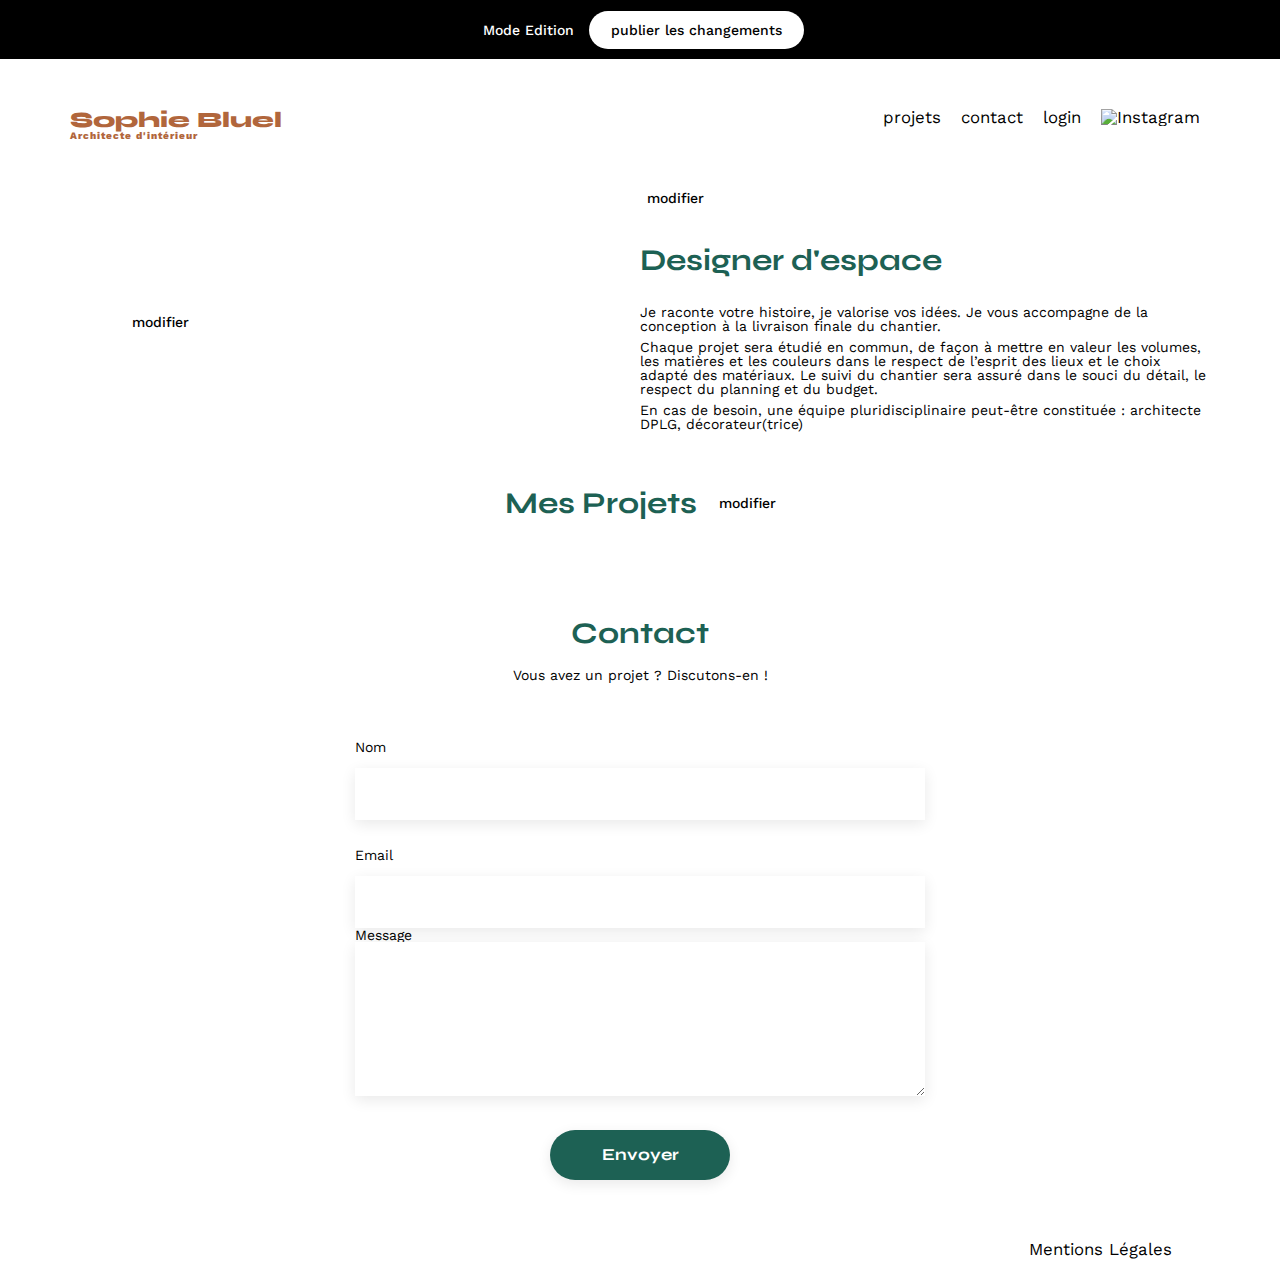
==== FrontEnd/index.html @ b70d3d95 "création index js et modif html" ====
<!DOCTYPE html>
<html lang="fr">

<head>
	<meta charset="UTF-8">
	<title>Sophie Bluel - Architecte d'intérieur</title>
	<meta name="viewport" content="width=device-width, initial-scale=1.0">
	<link rel="preconnect" href="https://fonts.googleapis.com">
	<link rel="preconnect" href="https://fonts.gstatic.com" crossorigin>
	<link href="https://fonts.googleapis.com/css2?family=Syne:wght@700;800&family=Work+Sans&display=swap"
		rel="stylesheet">
	<meta name="description" content="">
	<link rel="stylesheet" href="./assets/style.css">
	<script src="index.js" defer></script>
</head>

<body>

	<div id="edition">
		<a class="editionButton"><i class="fa-sharp fa-regular fa-pen-to-square"></i>Mode Edition</a>
		<button class="btn-publish">publier les changements</button>
	</div>
	
	<div class="mainContainer">
		<header>
			<h1>Sophie Bluel <span>Architecte d'intérieur</span></h1>
			<nav>
				<ul>
					<li><a href="#portfolio">projets</a></li>
					<li><a href="#contact">contact</a></li>
					<li><a class="loginLink" id="logoutLink" href="./login.html">login</a></li>
					<li><img src="./assets/icons/instagram.png" alt="Instagram"></li>
				</ul>
			</nav>
		</header>
	
		<main>
			<section id="introduction">
				<figure>
					<img src="./assets/images/sophie-bluel.png" alt="">
					<a class="editButton editImage"><i class="fa-sharp fa-regular fa-pen-to-square"></i>modifier</a>
				</figure>
				<article>
					<a class="editButton editArticle"><i class="fa-sharp fa-regular fa-pen-to-square"></i>modifier</a>
	
					<h2>Designer d'espace</h2>
					<p>Je raconte votre histoire, je valorise vos idées. Je vous accompagne de la conception à la livraison finale du chantier.</p>
					<p>Chaque projet sera étudié en commun, de façon à mettre en valeur les volumes, les matières et les couleurs dans le respect de l’esprit des lieux et le choix adapté des matériaux. Le suivi du chantier sera assuré dans le souci du détail, le respect du planning et du budget.</p>
					<p>En cas de besoin, une équipe pluridisciplinaire peut-être constituée : architecte DPLG, décorateur(trice)</p>
				</article>
			</section>
	
			<section id="portfolio">
				<div class="titleWorks">
					<h2>Mes Projets</h2>
					<a class="editButton editWorks open-modal" href="#modal1"><i class="fa-sharp fa-regular fa-pen-to-square"></i>modifier</a>
				</div>
	
				<!-- MODALE 1 -->
				<aside id="modal1" class="modal1 modal1-off">
					<div class="modal1-wrapper">
						<i class="fa-solid fa-xmark close-button"></i>
						<h3>Galerie photo</h3>
						<div class="modal1-gallery"></div>
						<div class="modal1-buttons">
							<button class="modal1-add-button">Ajouter une photo</button>
							<a class="modal1-remove-link">Supprimer la galerie</a>
						</div>
					</div>
				</aside>
	
				<!-- MODALE 2 -->
				<aside id="modal2" class="modal2 modal2-off">
					<div class="modal2-wrapper">
						<i class="fa-solid fa-xmark close-button"></i>
						<i class="fa-solid fa-arrow-left return-button"></i>
						<h3>Ajout photo</h3>
						<form id="form-add-work" action="#" method="post">
							<div class="modal2-addimg">
								<i class="fa-sharp fa-regular fa-image"></i>
								<div class="add-image-button">
									<label for="add-image" class="img-add-label">+ Ajouter photo</label>
									<input type="file" accept="image/jpeg, image/png, image/jpg" name="picture" id="add-image">
								</div>
								<p class="add-image-text">jpg, png: 4mo max</p>
							</div>
							<div id="modal2-form">
								<label for="modal2-img-title">Titre</label>
								<input type="text" name="title" id="modal2-img-title">
								<label for="modal2-img-category">Catégorie</label>
								<select class="category-select" name="category" id="modal2-img-category"></select>
							</div>
							<div class="modal2-valid">
								<input class="valid-button" type="submit" value="Valider" disabled="disabled">
							</div>
						</form>
					</div>
				</aside>
	
				<div class="btns-container"></div>
	
				<div class="gallery"></div>
			</section>
			
			<section id="contact">
				<h2>Contact</h2>
				<p>Vous avez un projet ? Discutons-en !</p>
				<form action="#" method="post">
					<label for="name">Nom</label>
					<input type="text" name="name" id="name">
					<label for="email">Email</label>
					<input type="email" name="email" id="email">
					<lael for="message">Message</lael>
					<textarea name="message" id="message" cols="30" rows="10"></textarea>
					<input type="submit" value="Envoyer">
				</form>
			</section>
		</main>
	
		<footer>
			<nav>
				<ul>
					<li>Mentions Légales</li>
				</ul>
			</nav>
		</footer>
	</div>
	</body>
	
	</html>
---- FrontEnd/assets/style.css ----
/* http://meyerweb.com/eric/tools/css/reset/
   v2.0 | 20110126
   License: none (public domain)
*/

html, body, div, span, applet, object, iframe,
h1, h2, h3, h4, h5, h6, p, blockquote, pre,
a, abbr, acronym, address, big, cite, code,
del, dfn, em, img, ins, kbd, q, s, samp,
small, strike, strong, sub, sup, tt, var,
b, u, i, center,
dl, dt, dd, ol, ul, li,
fieldset, form, label, legend,
table, caption, tbody, tfoot, thead, tr, th, td,
article, aside, canvas, details, embed,
figure, figcaption, footer, header, hgroup,
menu, nav, output, ruby, section, summary,
time, mark, audio, video {
	margin: 0;
	padding: 0;
	border: 0;
	font-size: 100%;
	font: inherit;
	vertical-align: baseline;
}

/* HTML5 display-role reset for older browsers */

article, aside, details, figcaption, figure,
footer, header, hgroup, menu, nav, section {
	display: block;
}

body {
	line-height: 1;
}

ol, ul {
	list-style: none;
}

blockquote, q {
	quotes: none;
}

blockquote:before, blockquote:after,
q:before, q:after {
	content: '';
	content: none;
}

table {
	border-collapse: collapse;
	border-spacing: 0;
}

/** end reset css**/

.mainContainer {
	max-width: 1140px;
	margin: auto;
	font-family: 'Work Sans';
	font-size: 14px;
}

header {
	display: flex;
	justify-content: space-between;
	margin: 50px 0
}

section {
	margin: 50px 0
}

h1{
	display: flex;
	flex-direction: column;
	font-family: 'Syne';
	font-size: 22px;
	font-weight: 800;
	color: #B1663C
}

h1 > span {
	font-family: 'Work Sans';
	font-size:10px;
	letter-spacing: 0.1em;
}

h2{
	font-family: 'Syne';
	font-weight: 700;
	font-size: 30px;
	color: #1D6154
}

nav ul {
	display: flex;
	align-items: center;
	list-style-type: none;
}

nav li {
	padding: 0 10px;
	font-size: 1.2em;
}

a {
	text-decoration: none;
	color: black;
}

li a:hover {
	color: #B1663C;
	cursor: pointer;
}

#introduction {
	display: flex;
	align-items: center;
}

#introduction figure {
	flex: 1
}

#introduction img {
	display: block;
	margin: auto;
	width: 80%;
}

#introduction article {
	flex: 1
}

#introduction h2 {
	margin-bottom: 1em;
}

#introduction p {
	margin-bottom: 0.5em;
}

#portfolio h2 {
	text-align: center;
}

.gallery {
	width: 100%;
	display: grid;
	grid-template-columns: 1fr 1fr 1fr;
	grid-column-gap: 20px;
	grid-row-gap: 20px;
}

.gallery img {
	width: 100%;
	height: 520px;
}

/****** Ajout du formulaire de login *****/
#contact,
.login-form {
	width: 50%;
	margin: auto;
}

#contact > *,
.login-form > * {
	text-align: center;
}

#contact h2,
.login-form h2 {
	margin-bottom: 20px;
}

#contact form,
.login-form form {
	text-align: left;
	margin-top:30px;
	display: flex;
	flex-direction: column;
}

#contact input,
.login-form input,
select {
	height: 50px;
	font-size: 1.2em;
	border: none;
	box-shadow: 0px 4px 14px rgba(0, 0, 0, 0.09);
}

#contact label,
.login-form label {
	margin: 2em 0 1em 0;
}

#contact textarea,
.login-form textarea {
	border: none;
	box-shadow: 0px 4px 14px rgba(0, 0, 0, 0.09);
}

.login-form p {
	text-decoration-line: underline;
}

input[type="submit"]{
	font-family: 'Syne';
	font-weight: 700;
	color: white;
	background-color: #1D6154;
	margin : 2em auto ;
	width: 180px;
	text-align: center;
	border-radius: 60px ;
}

footer nav ul {
	display: flex;
	justify-content: flex-end;
	margin: 2em
}

/****** FILTRES ******/
.btns-container {
	text-align: center;
	width: 100%;
	margin: 40px 0;
}

.btn {
	height: 37px;
	border: 1px solid #1D6154;
	border-radius: 60px;
	font-family: 'Syne';
	font-weight: 700;
	font-size: 16px;
	background: white;
	color: #1D6154;
	padding: 9px 20px;
	margin: 7px;
	cursor: pointer;
}

.btn.btn-active {
	background: #1D6154;
	color: white;
}

/***** MODE EDITION *****/
#edition {
	width: 100%;
	height: 59px;
	background-color: black;
	display: flex;
	flex-direction: row;
	justify-content: center;
	align-items: center;
	color: white;
	font-family: 'Work Sans';
	font-size: 16px;
	font-weight: 500;
	gap: 15px;
}

.editionButton {
	background: black;
	color: white;
	border: none;
	display: flex;
	flex-direction: row;
	align-items: center;
	font-family: 'Work Sans';
	font-weight: 500;
	font-size: 14px;
	cursor: pointer;
}

.editionModif {
	display: flex;
	flex-direction: row;
	align-items: center;
}

.btn-publish {
	width: 215px;
	height: 38px;
	background-color: white;
	border: none;
	border-radius: 60px;
	font-family: 'Work Sans';
	font-weight: 500;
	font-size: 14px;
	line-height: 16px;
	text-align: center;
	cursor: pointer;
}

i {
	font-size: 17px;
	margin-right: 7px;
}

.editButton {
	background: white;
	color: black;
	border: none;
	display: flex;
	flex-direction: row;
	align-items: center;
	font-family: 'Work Sans';
	font-weight: 500;
	font-size: 14px;
	cursor: pointer;
}

.editImage {
	margin-top: 15px;
	margin-left: 55px;
}

.editArticle {
	margin-bottom: 40px;
}

.titleWorks {
	display: flex;
	flex-direction: row;
	justify-content: center;
	align-items: center;
	gap: 15px;
	margin-bottom: 50px;
}

/****** MODALE ******/

.modal1,
.modal2 {
    position: fixed;
    display: flex;
    align-items: center;
    justify-content: center;
    top: 0;
    left: 0;
    width: 100%;
    height: 100%;
    background: rgba(0, 0, 0, 0.3);
}

.modal1-off,
.modal2-off {
	display: none;
}

.modal1-wrapper,
.modal2-wrapper {
	position: relative;
	display: flex;
	flex-direction: column;
	align-items: center;
    width: 630px;
	height: 731px;
	max-width: calc(100vw - 20px);
	max-height: calc(100vh - 20px);
    overflow: auto;
    padding: 20px;
    background-color: white;
	border-radius: 10px;
	font-family: 'Work Sans';
	font-size: 16px;
}

.fa-xmark {
	position: absolute;
	right: 30px;
	top: 30px;
	font-size: 20px;
	cursor: pointer;
}

.fa-arrow-left {
	position: absolute;
	left: 30px;
	top: 30px;
	font-size: 20px;
	cursor: pointer;
}


.modal1 h3,
.modal2 h3 {
	font-size: 26px;
	font-weight: 400;
	margin-top: 50px;
	margin-bottom: 40px;
}

.modal1-gallery {
	width: 420px;
	display: flex;
	flex-direction: row;
	flex-wrap: wrap;
	gap: 8px;
}

.modal1-figure {
	position: relative;
	height: 130px;
	width: 75px;
}

.modal1-img {
	height: 100px;
	width: 75px;
}

.trash {
	display: flex;
	align-items: center;
	justify-content: center;
	position: absolute;
	right: 5px;
	top: 5px;
	width: 15px;
	height: 15px;
	background-color: black;
	cursor: pointer;
}

.fa-trash-can {
	color: white;
	font-size: 9px;
	margin-right: 0;
}

.arrows {
	display: none;
	align-items: center;
	justify-content: center;
	position: absolute;
	right: 21px;
	top: 5px;
	width: 15px;
	height: 15px;
	background-color: black;
	cursor: pointer;
}

.fa-arrows-up-down-left-right {
	color: white;
	font-size: 9px;
	margin-right: 0;
}

.modal1-figure:hover .arrows {
	display: flex;
}

.modal1-buttons {
	display: flex;
	flex-direction: column;
	align-items: center;
	border-top: 2px solid #B3B3B3;
	width: 420px;
	margin-bottom: 20px;
	margin-top: 30px;
}

.modal1-add-button {
	width: 237px;
	height: 36px;
	font-family: 'Syne';
	font-weight: 700;
	color: white;
	text-align: center;
	background-color: #1D6154;
	border-radius: 60px;
	border: none;
	margin : 2em auto;
	cursor: pointer;
}

.modal1-remove-link {
	color: #D65353;
	cursor: pointer;
}


/***** MODALE 2 *****/

.form-add-work {
	width: 420px;
}

.modal2-addimg {
	display: flex;
	flex-direction: column;
	justify-content: center;
	align-items: center;
	width: 420px;
	height: 169px;
	background-color: #E8F1F6;
	border-radius: 3px;
	padding: 20px;
}

.fa-image {
	font-size: 70px;
	color: lightgray;
	margin-bottom: 15px;
}

.modal2-addimg .image-size {
	font-family: 'Work Sans';
	font-size: 12px;
	font-weight: 400;
}

#miniature-container {
	height: 208px;
}

.miniature {
	width: auto;
	height: 208px;
	object-fit: cover;
}

.add-image-button .img-add-label {
	display: flex;
	justify-content: center;
	align-items: center;
	width: 173px;
	height: 36px;
	font-family: 'Work Sans';
	font-weight: 700;
	color: #1D6154;
	text-align: center;
	background-color: #B3B3B3;
	border-radius: 60px;
	border: none;
	margin-bottom: 10px;
	margin-top: 10px;
	cursor: pointer;
}

.add-image-button input {
	display: none;
}

#modal2-form {
	display: flex;
	flex-direction: column;
	width: 100%;
	margin-bottom: 30px;
}

#modal2-form input {
	width: 100%;
	height: 50px;
	font-size: 1.2em;
	border: none;
	box-shadow: 0px 4px 14px rgba(0, 0, 0, 0.09)
}

#modal2-form label {
	margin: 2em 0 1em 0;
	font-size: 14px;
	font-weight: 500;
}

.modal2-valid {
	display: flex;
	justify-content: center;
	align-items: center;
	width: 420px;
	border-top: 2px solid #B3B3B3;
	padding: 20px;
}

.modal2-valid .valid-button {
	width: 237px;
	height: 36px;
	font-family: 'Work Sans';
	font-weight: 700;
	color: white;
	text-align: center;
	background-color: #B3B3B3;
	border-radius: 60px;
	border: none;
	margin-bottom: 10px;
	margin-top: 20px;
}

.modal2-valid .valid-button-green {
	background-color: #1D6154;
	cursor: pointer;
}
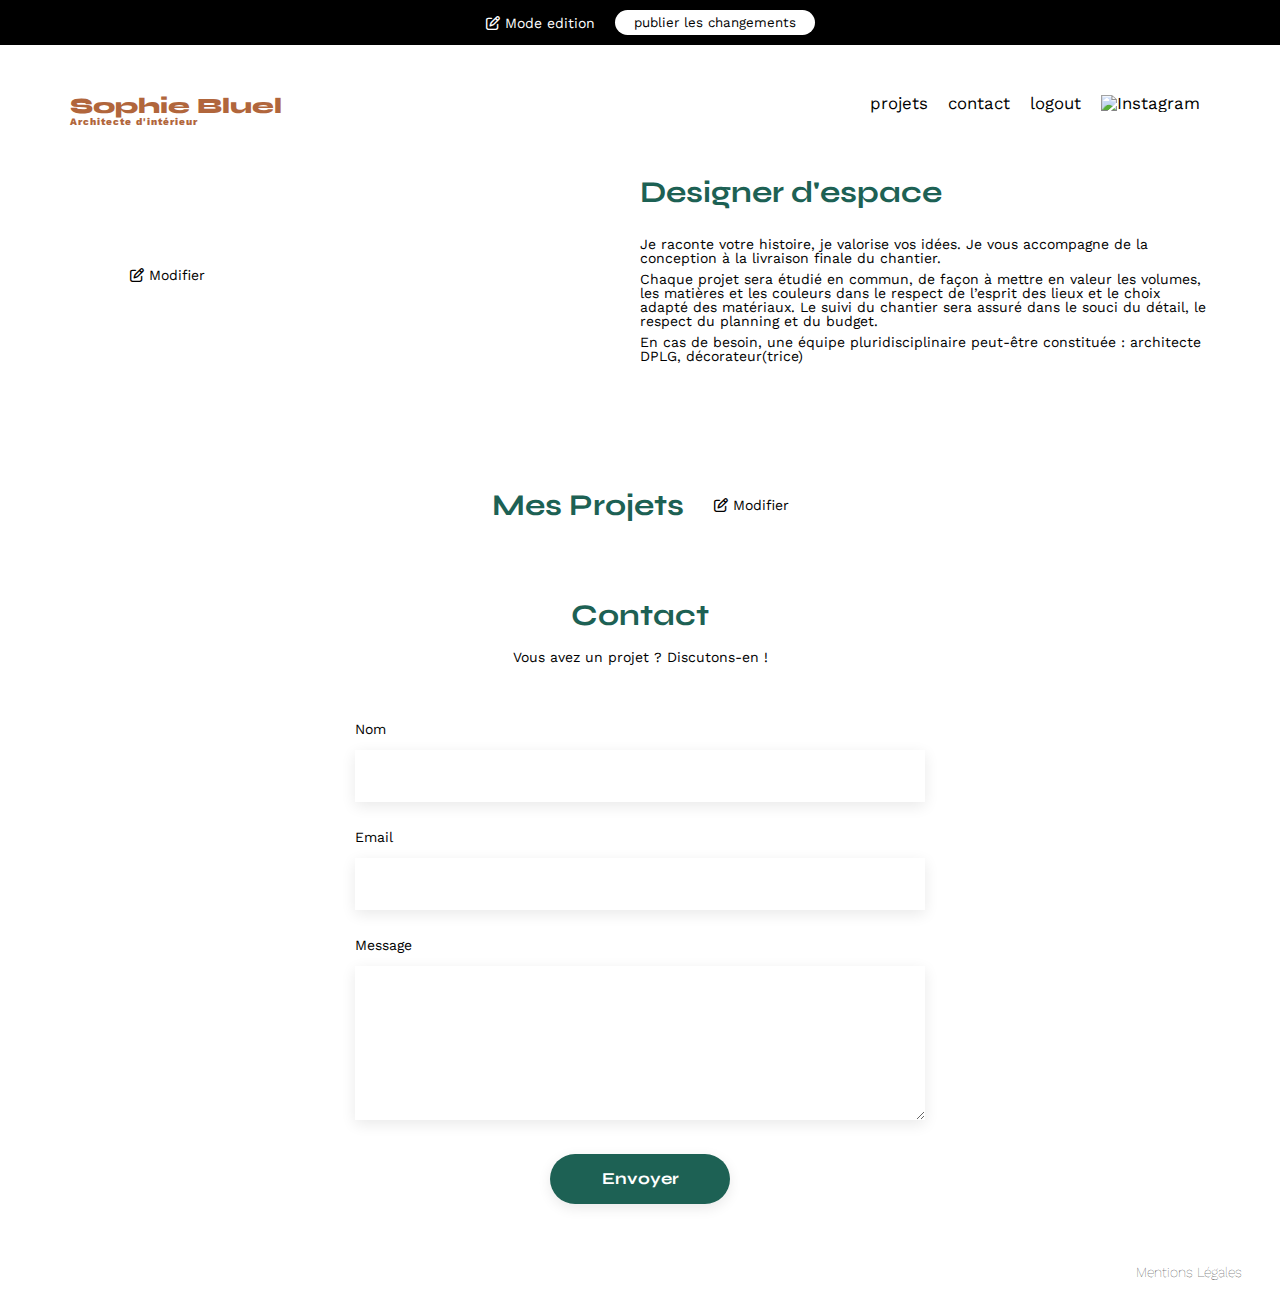
==== commit db76808c: "suppression dossier admin login" ====
--- a/FrontEnd/index.html
+++ b/FrontEnd/index.html
@@ -2,129 +2,130 @@
 <html lang="fr">
 
 <head>
-	<meta charset="UTF-8">
-	<title>Sophie Bluel - Architecte d'intérieur</title>
-	<meta name="viewport" content="width=device-width, initial-scale=1.0">
-	<link rel="preconnect" href="https://fonts.googleapis.com">
-	<link rel="preconnect" href="https://fonts.gstatic.com" crossorigin>
-	<link href="https://fonts.googleapis.com/css2?family=Syne:wght@700;800&family=Work+Sans&display=swap"
-		rel="stylesheet">
-	<meta name="description" content="">
-	<link rel="stylesheet" href="./assets/style.css">
-	<script src="index.js" defer></script>
+    <meta charset="UTF-8">
+    <title>Sophie Bluel - Architecte d'intérieur - Administrateur</title>
+    <meta name="viewport" content="width=device-width, initial-scale=1.0">
+    <link rel="preconnect" href="https://fonts.googleapis.com">
+    <link rel="preconnect" href="https://fonts.gstatic.com" crossorigin>
+    <link href="https://fonts.googleapis.com/css2?family=Syne:wght@700;800&family=Work+Sans&display=swap" rel="stylesheet">
+    <link rel="stylesheet" href="https://cdnjs.cloudflare.com/ajax/libs/font-awesome/6.4.0/css/all.min.css" />
+    <link rel="stylesheet" href="./index.css">
+    <script src="./index.js" type="module" defer></script>
 </head>
 
 <body>
+    <div id="editionMode">
+        <p><i class="fa-regular fa-pen-to-square"></i> Mode edition</p>
+        <button>publier les changements</button>
+    </div>
+    <div id="maxwidth">
+        <header>
+            <h1>Sophie Bluel <span>Architecte d'intérieur</span></h1>
+            <nav>
+                <ul>
+                    <li>projets</li>
+                    <li>contact</li>
+                    <li><a href="../login/login.html" id="logout">logout</a></li>
+                    <li><img src="../assets/icons/instagram.png" alt="Instagram" width="20px"></li>
+                </ul>
+            </nav>
+        </header>
+        <div id="modale-container">
+            <div id="modale-overlay" class="modale-remove">
+            </div>
+            <div id="modale-content-container">
+                <!-- Modale pour retirer les photos -->
+                <div id="modale-content">
+                    <h2>Galerie photo</h2>
+                    <span id="cross" class="modale-remove"><i class="fa-solid fa-circle-xmark"></i></span>
+                    <div id="list-works"></div>
+                    <div id="hr"></div>
+                    <button id="AddWork">Ajouter une photo</button>
+                    <p id="delete-text">Supprimer la galerie</p>
+                </div>
+                <div id="modale-content-2">
+                    <h2>Ajout photo</h2>
+                    <span id="cross2" class="modale-remove"><i class="fa-solid fa-circle-xmark"></i></span>
+                    <span id="back"><i class="fa-solid fa-arrow-left"></i></span>
+                    <form id="addWorkForm" enctype="multipart/form-data">
+                        <div id="fileContainer">
+                            <span><i class="fa-regular fa-image"></i></span>
+                            <label for="file">+ Ajouter photo</label>
+                            <input type="file" id="file" name="file">
+                            <p id="imgUploadText">jpg, png : 4mo max</p>
+                        </div>
+                        <div id="inputTitre">
+                            <label for="titrePicture">Titre</label>
+                            <input type="text" id="title" name="title">
+                        </div>
+                        <p id="errorText">Titre non renseigné</p>
+                        <div id="inputCategory">
+                            <label for="category">Catégorie</label>
+                            <select name="category" id="category">
+                                <option value="1">Objets</option>
+                                <option value="2">Appartements</option>
+                                <option value="3">Hotel & Restaurants</option>
+                            </select>
+                        </div>
 
-	<div id="edition">
-		<a class="editionButton"><i class="fa-sharp fa-regular fa-pen-to-square"></i>Mode Edition</a>
-		<button class="btn-publish">publier les changements</button>
-	</div>
-	
-	<div class="mainContainer">
-		<header>
-			<h1>Sophie Bluel <span>Architecte d'intérieur</span></h1>
-			<nav>
-				<ul>
-					<li><a href="#portfolio">projets</a></li>
-					<li><a href="#contact">contact</a></li>
-					<li><a class="loginLink" id="logoutLink" href="./login.html">login</a></li>
-					<li><img src="./assets/icons/instagram.png" alt="Instagram"></li>
-				</ul>
-			</nav>
-		</header>
-	
-		<main>
-			<section id="introduction">
-				<figure>
-					<img src="./assets/images/sophie-bluel.png" alt="">
-					<a class="editButton editImage"><i class="fa-sharp fa-regular fa-pen-to-square"></i>modifier</a>
-				</figure>
-				<article>
-					<a class="editButton editArticle"><i class="fa-sharp fa-regular fa-pen-to-square"></i>modifier</a>
-	
-					<h2>Designer d'espace</h2>
-					<p>Je raconte votre histoire, je valorise vos idées. Je vous accompagne de la conception à la livraison finale du chantier.</p>
-					<p>Chaque projet sera étudié en commun, de façon à mettre en valeur les volumes, les matières et les couleurs dans le respect de l’esprit des lieux et le choix adapté des matériaux. Le suivi du chantier sera assuré dans le souci du détail, le respect du planning et du budget.</p>
-					<p>En cas de besoin, une équipe pluridisciplinaire peut-être constituée : architecte DPLG, décorateur(trice)</p>
-				</article>
-			</section>
-	
-			<section id="portfolio">
-				<div class="titleWorks">
-					<h2>Mes Projets</h2>
-					<a class="editButton editWorks open-modal" href="#modal1"><i class="fa-sharp fa-regular fa-pen-to-square"></i>modifier</a>
-				</div>
-	
-				<!-- MODALE 1 -->
-				<aside id="modal1" class="modal1 modal1-off">
-					<div class="modal1-wrapper">
-						<i class="fa-solid fa-xmark close-button"></i>
-						<h3>Galerie photo</h3>
-						<div class="modal1-gallery"></div>
-						<div class="modal1-buttons">
-							<button class="modal1-add-button">Ajouter une photo</button>
-							<a class="modal1-remove-link">Supprimer la galerie</a>
-						</div>
-					</div>
-				</aside>
-	
-				<!-- MODALE 2 -->
-				<aside id="modal2" class="modal2 modal2-off">
-					<div class="modal2-wrapper">
-						<i class="fa-solid fa-xmark close-button"></i>
-						<i class="fa-solid fa-arrow-left return-button"></i>
-						<h3>Ajout photo</h3>
-						<form id="form-add-work" action="#" method="post">
-							<div class="modal2-addimg">
-								<i class="fa-sharp fa-regular fa-image"></i>
-								<div class="add-image-button">
-									<label for="add-image" class="img-add-label">+ Ajouter photo</label>
-									<input type="file" accept="image/jpeg, image/png, image/jpg" name="picture" id="add-image">
-								</div>
-								<p class="add-image-text">jpg, png: 4mo max</p>
-							</div>
-							<div id="modal2-form">
-								<label for="modal2-img-title">Titre</label>
-								<input type="text" name="title" id="modal2-img-title">
-								<label for="modal2-img-category">Catégorie</label>
-								<select class="category-select" name="category" id="modal2-img-category"></select>
-							</div>
-							<div class="modal2-valid">
-								<input class="valid-button" type="submit" value="Valider" disabled="disabled">
-							</div>
-						</form>
-					</div>
-				</aside>
-	
-				<div class="btns-container"></div>
-	
-				<div class="gallery"></div>
-			</section>
-			
-			<section id="contact">
-				<h2>Contact</h2>
-				<p>Vous avez un projet ? Discutons-en !</p>
-				<form action="#" method="post">
-					<label for="name">Nom</label>
-					<input type="text" name="name" id="name">
-					<label for="email">Email</label>
-					<input type="email" name="email" id="email">
-					<lael for="message">Message</lael>
-					<textarea name="message" id="message" cols="30" rows="10"></textarea>
-					<input type="submit" value="Envoyer">
-				</form>
-			</section>
-		</main>
-	
-		<footer>
-			<nav>
-				<ul>
-					<li>Mentions Légales</li>
-				</ul>
-			</nav>
-		</footer>
-	</div>
-	</body>
-	
-	</html>+                        <div id="hr2"></div>
+                        <button id="validation">Valider</button>
+                    </form>
+
+                </div>
+            </div>
+        </div>
+        <main>
+            <section id="introduction">
+                <figure>
+                    <img src="../assets/images/sophie-bluel.png" alt="">
+                    <p id="edit-picture">
+                        <i class="fa-regular fa-pen-to-square"></i> Modifier
+                    </p>
+                </figure>
+                <article>
+                    <h2>Designer d'espace</h2>
+                    <p>Je raconte votre histoire, je valorise vos idées. Je vous accompagne de la conception à la livraison finale du chantier.</p>
+                    <p>Chaque projet sera étudié en commun, de façon à mettre en valeur les volumes, les matières et les couleurs dans le respect de l’esprit des lieux et le choix adapté des matériaux. Le suivi du chantier sera assuré dans le souci
+                        du
+                        détail, le respect du planning et du budget.</p>
+                    <p>En cas de besoin, une équipe pluridisciplinaire peut-être constituée : architecte DPLG, décorateur(trice)</p>
+                </article>
+            </section>
+            <section id="portfolio">
+                <div id="edit">
+                    <h2>Mes Projets</h2>
+                    <p id="edit-gallery" class="modale-trigger">
+                        <i class="fa-regular fa-pen-to-square"></i> Modifier
+                    </p>
+                </div>
+                <div class="gallery">
+                    <!-- Ajout dynamique des travaux via le DOM -->
+                </div>
+            </section>
+            <section id="contact">
+                <h2>Contact</h2>
+                <p>Vous avez un projet ? Discutons-en !</p>
+                <form>
+                    <label for="name">Nom</label>
+                    <input type="text" name="name" id="name">
+                    <label for="email">Email</label>
+                    <input type="email" name="email" id="email">
+                    <label for="message">Message</label>
+                    <textarea name="message" id="message" cols="30" rows="10"></textarea>
+                    <input type="submit" value="Envoyer">
+                </form>
+            </section>
+        </main>
+    </div>
+
+    <footer>
+        <nav>
+            <ul>
+                <li>Mentions Légales</li>
+            </ul>
+        </nav>
+    </footer>
+</body>
+
+</html>--- a/FrontEnd/index.css
+++ b/FrontEnd/index.css
@@ -0,0 +1,706 @@
+/* http://meyerweb.com/eric/tools/css/reset/
+   v2.0 | 20110126
+   License: none (public domain)
+*/
+
+html,
+body,
+div,
+span,
+applet,
+object,
+iframe,
+h1,
+h2,
+h3,
+h4,
+h5,
+h6,
+p,
+blockquote,
+pre,
+a,
+abbr,
+acronym,
+address,
+big,
+cite,
+code,
+del,
+dfn,
+em,
+img,
+ins,
+kbd,
+q,
+s,
+samp,
+small,
+strike,
+strong,
+sub,
+sup,
+tt,
+var,
+b,
+u,
+i,
+center,
+dl,
+dt,
+dd,
+ol,
+ul,
+li,
+fieldset,
+form,
+label,
+legend,
+table,
+caption,
+tbody,
+tfoot,
+thead,
+tr,
+th,
+td,
+article,
+aside,
+canvas,
+details,
+embed,
+figure,
+figcaption,
+footer,
+header,
+hgroup,
+menu,
+nav,
+output,
+ruby,
+section,
+summary,
+time,
+mark,
+audio,
+video {
+    margin: 0;
+    padding: 0;
+    border: 0;
+    font-size: 100%;
+    font: inherit;
+    vertical-align: baseline;
+}
+
+/* HTML5 display-role reset for older browsers */
+article,
+aside,
+details,
+figcaption,
+figure,
+footer,
+header,
+hgroup,
+menu,
+nav,
+section {
+    display: block;
+}
+
+body {
+    line-height: 1;
+}
+
+ol,
+ul {
+    list-style: none;
+}
+
+blockquote,
+q {
+    quotes: none;
+}
+
+blockquote:before,
+blockquote:after,
+q:before,
+q:after {
+    content: '';
+    content: none;
+}
+
+table {
+    border-collapse: collapse;
+    border-spacing: 0;
+}
+
+/** end reset css**/
+body {
+    width: 100vw;
+    margin: auto;
+    font-family: 'Work Sans';
+    font-size: 14px;
+    overflow-x: hidden;
+}
+
+#editionMode {
+    background-color: black;
+    display: flex;
+    align-items: center;
+    justify-content: center;
+    gap: 20px;
+    color: white;
+    padding: 10px;
+    width: 100%;
+}
+
+#editionMode button {
+    background-color: white;
+    padding: 5px 10px;
+    border: none;
+    color: black;
+    font-weight: 400;
+    font-family: 'Work Sans';
+    flex-basis: 200px;
+}
+
+#maxwidth {
+    max-width: 1140px;
+    margin: 0 auto;
+}
+
+header {
+    display: flex;
+    justify-content: space-between;
+    margin: 50px 0
+}
+
+section {
+    margin: 50px 0
+}
+
+h1 {
+    display: flex;
+    flex-direction: column;
+    font-family: 'Syne';
+    font-size: 22px;
+    font-weight: 800;
+    color: #B1663C
+}
+
+h1>span {
+    font-family: 'Work Sans';
+    font-size: 10px;
+    letter-spacing: 0.1em;
+    ;
+}
+
+h2 {
+    font-family: 'Syne';
+    font-weight: 700;
+    font-size: 30px;
+    color: #1D6154
+}
+
+nav ul {
+    display: flex;
+    align-items: center;
+    list-style-type: none;
+
+}
+
+nav li {
+    padding: 0 10px;
+    font-size: 1.2em;
+    cursor: pointer;
+}
+
+nav li a {
+    text-decoration: none;
+    color: inherit;
+}
+
+li:hover {
+    color: #B1663C;
+}
+
+#introduction {
+    display: flex;
+    align-items: center;
+    margin-bottom: 120px;
+}
+
+#introduction figure #edit-picture {
+    margin-left: 60px;
+    cursor: pointer;
+}
+
+#introduction figure {
+    flex: 1
+}
+
+#introduction img {
+    display: block;
+    margin: auto;
+    width: 80%;
+    margin-bottom: 10px;
+}
+
+#introduction article {
+    flex: 1
+}
+
+#introduction h2 {
+    margin-bottom: 1em;
+}
+
+#introduction p {
+    margin-bottom: 0.5em;
+}
+
+#portfolio h2 {
+    text-align: center;
+    margin: 0;
+}
+
+#edit {
+    display: flex;
+    align-items: center;
+    justify-content: center;
+    gap: 30px;
+    margin-bottom: 30px;
+}
+
+#edit p {
+    cursor: pointer;
+}
+
+/* Création de la modale */
+#modale-container {
+    height: 100vh;
+    width: 100vw;
+    position: fixed;
+    top: 0;
+    left: 0;
+    box-sizing: border-box;
+    display: none;
+    background-color: rgba(0, 0, 0, 0.55);
+}
+
+#modale-container.active {
+    display: block;
+}
+
+#modale-overlay {
+    height: 100vh;
+    width: 100%;
+    position: absolute;
+    z-index: -5;
+}
+
+#modale-content-container {
+    position: absolute;
+    top: 50%;
+    left: 50%;
+    transform: translate(-50%, -50%);
+    height: -webkit-fit-content;
+    height: -moz-fit-content;
+    height: fit-content;
+    border-radius: 15px;
+    width: 30%;
+    -webkit-user-select: none;
+    -moz-user-select: none;
+    -ms-user-select: none;
+    user-select: none;
+}
+
+/* Stylisation du modal 1 (suppression travail) */
+
+#modale-content {
+    background-color: #fff;
+    z-index: 50;
+    visibility: hidden;
+    display: flex;
+    flex-direction: column;
+    align-items: center;
+    gap: 20px;
+    padding: 30px;
+    border-radius: 20px;
+    padding: 20px;
+}
+
+#modale-content.visible {
+    visibility: visible;
+}
+
+#modale-content h2 {
+    font-size: 1.3em;
+    color: black;
+    font-family: "Work Sans";
+    margin-top: 20px;
+    font-weight: 400;
+    font-size: 1.6em;
+    margin-bottom: 20px;
+}
+
+#modale-content button {
+    background-color: #1D6154;
+    color: white;
+    cursor: pointer;
+    width: 45%;
+    transition: none;
+}
+
+#modale-content #hr {
+    height: 1px;
+    width: 70%;
+    background-color: rgba(0, 0, 0, 0.404);
+    display: block;
+}
+
+#modale-content #delete-text {
+    color: #D65353;
+}
+
+#modale-content #cross {
+    color: black;
+    position: absolute;
+    top: 15px;
+    right: 15px;
+    cursor: pointer;
+    font-weight: bold;
+    font-family: "Syne";
+    -webkit-user-select: none;
+    -moz-user-select: none;
+    -ms-user-select: none;
+    user-select: none;
+    padding: 10px;
+    font-size: 1.4em;
+}
+
+#modale-content #list-works {
+    display: flex;
+    flex-wrap: wrap;
+    justify-content: center;
+    gap: 10px;
+    width: 85%;
+}
+
+#modale-content #list-works img {
+    width: 100%;
+    cursor: pointer;
+    height: calc(100% - 14px);
+    -o-object-fit: cover;
+    object-fit: cover;
+}
+
+
+/* Stylisation du modal2 (upload image) */
+
+#modale-content-2 {
+    padding: 30px;
+    background-color: #fff;
+    visibility: hidden;
+    position: absolute;
+    top: 50%;
+    left: 50%;
+    transform: translate(-50%, -50%);
+    display: flex;
+    flex-direction: column;
+    align-items: center;
+    gap: 20px;
+    color: black;
+    font-family: "Work Sans";
+    margin: 0 auto;
+    width: 100%;
+    height: -webkit-fit-content;
+    height: -moz-fit-content;
+    height: fit-content;
+    z-index: 50;
+    border-radius: 20px;
+}
+
+#modale-content-2.visible {
+    visibility: visible;
+}
+
+#modale-content-2 h2 {
+    font-family: "Work Sans";
+    color: black;
+    margin-top: 40px;
+    margin-bottom: 10px;
+    font-weight: 400;
+    font-size: 1.7em;
+}
+
+#modale-content-2 #back {
+    position: absolute;
+    top: 20px;
+    left: 20px;
+    cursor: pointer;
+    font-weight: 400;
+    font-size: 1.2em;
+}
+
+#modale-content-2 #cross2 {
+    position: absolute;
+    top: 20px;
+    right: 20px;
+    cursor: pointer;
+    font-weight: 400;
+    font-size: 1.4em;
+}
+
+#modale-content-2 form {
+    display: flex;
+    flex-direction: column;
+    gap: 20px;
+    align-items: center;
+    width: 70%;
+}
+
+#modale-content-2 label {
+    margin-bottom: 8px;
+}
+
+#modale-content-2 form #inputTitre,
+#modale-content-2 form #inputCategory {
+    width: 100%;
+    display: flex;
+    flex-direction: column;
+    font-weight: 500;
+    gap: 3px;
+}
+
+#modale-content-2 form #inputTitre input,
+#modale-content-2 form #inputCategory select {
+    border: none;
+    padding: 15px;
+    box-shadow: 5px 5px 25px rgba(0, 0, 0, 0.1);
+    background-color: #fff;
+    outline: none;
+}
+
+#errorText {
+    font-size: 0.9em;
+    margin: 0;
+    color: red;
+    display: none;
+}
+
+#errorText.activeText {
+    display: block;
+}
+
+#modale-content-2 form #inputCategory select {
+    cursor: pointer;
+}
+
+#modale-content-2 i {
+    color: black;
+}
+
+#modale-content-2 #fileContainer {
+    background-color: #E8F1F6;
+    padding: 30px;
+    display: flex;
+    flex-direction: column;
+    align-items: center;
+    gap: 15px;
+    width: 100%;
+    height: 200px;
+    box-sizing: border-box;
+}
+
+#modale-content-2 #fileContainer span i {
+    font-size: 50px;
+    color: #CBD6DC;
+}
+
+#modale-content-2 label[for="file"] {
+    border-radius: 20px;
+    padding: 10px;
+    background-color: #CBD6DC;
+    color: #306685;
+    cursor: pointer;
+}
+
+#modale-content-2 input[type="file"] {
+    display: none;
+}
+
+
+#modale-content-2 #hr2 {
+    height: 1px;
+    width: 100%;
+    background-color: rgba(0, 0, 0, 0.404);
+    display: block;
+    color: black;
+    margin: 20px 0;
+}
+
+#modale-content-2 button {
+    background-color: #A7A7A7;
+    color: white;
+    padding: 10px 15px;
+    border: none;
+    width: 50%;
+    cursor: pointer;
+    transition: none;
+}
+
+#modale-content-2 #fileContainer p {
+    font-size: 0.9em;
+}
+
+.gallery {
+    width: 100%;
+    display: grid;
+    grid-template-columns: 1fr 1fr 1fr;
+    grid-column-gap: 20px;
+    grid-row-gap: 20px;
+}
+
+.gallery img {
+    width: 100%;
+    height: 100%;
+    -o-object-fit: cover;
+    object-fit: cover;
+}
+
+.trashStyle {
+    position: absolute;
+    top: 5px;
+    right: 5px;
+    padding: 5px;
+    background-color: black;
+    border-radius: 5px;
+    height: 10px;
+    width: 10px;
+    z-index: 10;
+    text-align: center;
+    display: flex;
+    justify-content: center;
+    align-items: center;
+    font-size: 12px;
+}
+
+.trashStyle:hover {
+    cursor: pointer;
+}
+
+.moveStyle {
+    position: absolute;
+    top: 5px;
+    right: 30px;
+    padding: 5px;
+    background-color: black;
+    border-radius: 5px;
+    height: 10px;
+    width: 10px;
+    z-index: 10;
+    text-align: center;
+    display: flex;
+    justify-content: center;
+    align-items: center;
+    font-size: 12px;
+}
+
+.moveStyle:hover {
+    cursor: pointer;
+}
+
+
+
+#contact {
+    width: 50%;
+    margin: auto;
+}
+
+#contact>* {
+    text-align: center;
+
+}
+
+#contact h2 {
+    margin-bottom: 20px;
+}
+
+#contact form {
+    text-align: left;
+    margin-top: 30px;
+    display: flex;
+    flex-direction: column;
+}
+
+#contact input {
+    height: 50px;
+    font-size: 1.2em;
+    border: none;
+    box-shadow: 0px 4px 14px rgba(0, 0, 0, 0.09);
+}
+
+#contact label {
+    margin: 2em 0 1em 0;
+}
+
+#contact textarea {
+    border: none;
+    box-shadow: 0px 4px 14px rgba(0, 0, 0, 0.09);
+}
+
+input[type="submit"] {
+    font-family: 'Syne';
+    font-weight: 700;
+    color: white;
+    background-color: #1D6154;
+    margin: 2em auto;
+    width: 180px;
+    text-align: center;
+    border-radius: 60px;
+}
+
+footer nav ul {
+    display: flex;
+    justify-content: flex-end;
+    margin: 2em;
+}
+
+footer nav ul li {
+    font-size: 1em;
+    font-weight: lighter;
+}
+
+button {
+    font-family: 'Syne';
+    font-weight: 700;
+    color: #1D6154;
+    background-color: white;
+    border: 2px solid #1D6154;
+    padding: 10px;
+    width: 180px;
+    text-align: center;
+    border-radius: 60px;
+    transition: 0.4s ease;
+}
+
+.active {
+    background-color: #1D6154;
+    color: white;
+}
+
+button:hover {
+    background-color: #1D6154;
+    color: white;
+}
+
+.divButton {
+    display: flex;
+    justify-content: center;
+    gap: 15px;
+    margin: 20px;
+}
+
+.divButton button {
+    cursor: pointer;
+}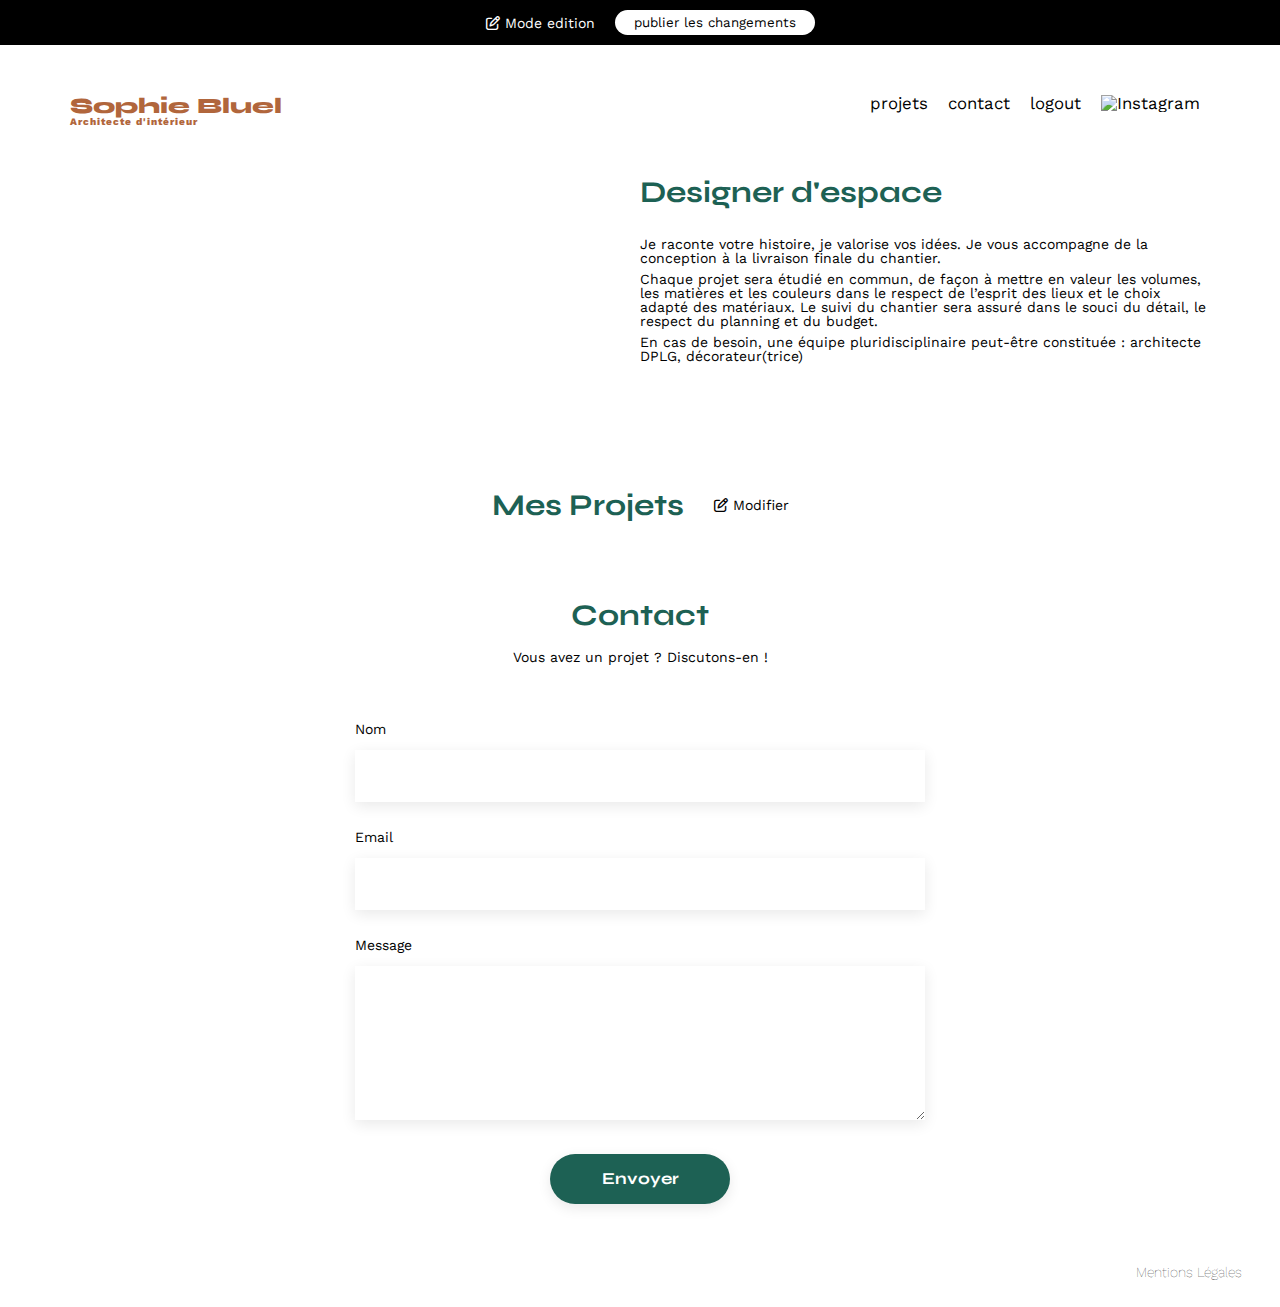
==== commit d4091c42: "add photo" ====
--- a/FrontEnd/index.html
+++ b/FrontEnd/index.html
@@ -9,7 +9,7 @@
     <link rel="preconnect" href="https://fonts.gstatic.com" crossorigin>
     <link href="https://fonts.googleapis.com/css2?family=Syne:wght@700;800&family=Work+Sans&display=swap" rel="stylesheet">
     <link rel="stylesheet" href="https://cdnjs.cloudflare.com/ajax/libs/font-awesome/6.4.0/css/all.min.css" />
-    <link rel="stylesheet" href="./index.css">
+    <link rel="stylesheet" href="../FrontEnd/assets/index.css">
     <script src="./index.js" type="module" defer></script>
 </head>
 
@@ -26,7 +26,7 @@
                     <li>projets</li>
                     <li>contact</li>
                     <li><a href="../login/login.html" id="logout">logout</a></li>
-                    <li><img src="../assets/icons/instagram.png" alt="Instagram" width="20px"></li>
+                    <li><img src="../FrontEnd/assets/icons/instagram.png" alt="Instagram" width="20px"></li>
                 </ul>
             </nav>
         </header>
@@ -78,10 +78,7 @@
         <main>
             <section id="introduction">
                 <figure>
-                    <img src="../assets/images/sophie-bluel.png" alt="">
-                    <p id="edit-picture">
-                        <i class="fa-regular fa-pen-to-square"></i> Modifier
-                    </p>
+                    <img src="../FrontEnd/assets/images/sophie-bluel.png" alt="">
                 </figure>
                 <article>
                     <h2>Designer d'espace</h2>
--- a/FrontEnd/assets/index.css
+++ b/FrontEnd/assets/index.css
@@ -0,0 +1,706 @@
+/* http://meyerweb.com/eric/tools/css/reset/
+   v2.0 | 20110126
+   License: none (public domain)
+*/
+
+html,
+body,
+div,
+span,
+applet,
+object,
+iframe,
+h1,
+h2,
+h3,
+h4,
+h5,
+h6,
+p,
+blockquote,
+pre,
+a,
+abbr,
+acronym,
+address,
+big,
+cite,
+code,
+del,
+dfn,
+em,
+img,
+ins,
+kbd,
+q,
+s,
+samp,
+small,
+strike,
+strong,
+sub,
+sup,
+tt,
+var,
+b,
+u,
+i,
+center,
+dl,
+dt,
+dd,
+ol,
+ul,
+li,
+fieldset,
+form,
+label,
+legend,
+table,
+caption,
+tbody,
+tfoot,
+thead,
+tr,
+th,
+td,
+article,
+aside,
+canvas,
+details,
+embed,
+figure,
+figcaption,
+footer,
+header,
+hgroup,
+menu,
+nav,
+output,
+ruby,
+section,
+summary,
+time,
+mark,
+audio,
+video {
+    margin: 0;
+    padding: 0;
+    border: 0;
+    font-size: 100%;
+    font: inherit;
+    vertical-align: baseline;
+}
+
+/* HTML5 display-role reset for older browsers */
+article,
+aside,
+details,
+figcaption,
+figure,
+footer,
+header,
+hgroup,
+menu,
+nav,
+section {
+    display: block;
+}
+
+body {
+    line-height: 1;
+}
+
+ol,
+ul {
+    list-style: none;
+}
+
+blockquote,
+q {
+    quotes: none;
+}
+
+blockquote:before,
+blockquote:after,
+q:before,
+q:after {
+    content: '';
+    content: none;
+}
+
+table {
+    border-collapse: collapse;
+    border-spacing: 0;
+}
+
+/** end reset css**/
+body {
+    width: 100vw;
+    margin: auto;
+    font-family: 'Work Sans';
+    font-size: 14px;
+    overflow-x: hidden;
+}
+
+#editionMode {
+    background-color: black;
+    display: flex;
+    align-items: center;
+    justify-content: center;
+    gap: 20px;
+    color: white;
+    padding: 10px;
+    width: 100%;
+}
+
+#editionMode button {
+    background-color: white;
+    padding: 5px 10px;
+    border: none;
+    color: black;
+    font-weight: 400;
+    font-family: 'Work Sans';
+    flex-basis: 200px;
+}
+
+#maxwidth {
+    max-width: 1140px;
+    margin: 0 auto;
+}
+
+header {
+    display: flex;
+    justify-content: space-between;
+    margin: 50px 0
+}
+
+section {
+    margin: 50px 0
+}
+
+h1 {
+    display: flex;
+    flex-direction: column;
+    font-family: 'Syne';
+    font-size: 22px;
+    font-weight: 800;
+    color: #B1663C
+}
+
+h1>span {
+    font-family: 'Work Sans';
+    font-size: 10px;
+    letter-spacing: 0.1em;
+    ;
+}
+
+h2 {
+    font-family: 'Syne';
+    font-weight: 700;
+    font-size: 30px;
+    color: #1D6154
+}
+
+nav ul {
+    display: flex;
+    align-items: center;
+    list-style-type: none;
+
+}
+
+nav li {
+    padding: 0 10px;
+    font-size: 1.2em;
+    cursor: pointer;
+}
+
+nav li a {
+    text-decoration: none;
+    color: inherit;
+}
+
+li:hover {
+    color: #B1663C;
+}
+
+#introduction {
+    display: flex;
+    align-items: center;
+    margin-bottom: 120px;
+}
+
+#introduction figure #edit-picture {
+    margin-left: 60px;
+    cursor: pointer;
+}
+
+#introduction figure {
+    flex: 1
+}
+
+#introduction img {
+    display: block;
+    margin: auto;
+    width: 80%;
+    margin-bottom: 10px;
+}
+
+#introduction article {
+    flex: 1
+}
+
+#introduction h2 {
+    margin-bottom: 1em;
+}
+
+#introduction p {
+    margin-bottom: 0.5em;
+}
+
+#portfolio h2 {
+    text-align: center;
+    margin: 0;
+}
+
+#edit {
+    display: flex;
+    align-items: center;
+    justify-content: center;
+    gap: 30px;
+    margin-bottom: 30px;
+}
+
+#edit p {
+    cursor: pointer;
+}
+
+/* Création de la modale */
+#modale-container {
+    height: 100vh;
+    width: 100vw;
+    position: fixed;
+    top: 0;
+    left: 0;
+    box-sizing: border-box;
+    display: none;
+    background-color: rgba(0, 0, 0, 0.55);
+}
+
+#modale-container.active {
+    display: block;
+}
+
+#modale-overlay {
+    height: 100vh;
+    width: 100%;
+    position: absolute;
+    z-index: -5;
+}
+
+#modale-content-container {
+    position: absolute;
+    top: 50%;
+    left: 50%;
+    transform: translate(-50%, -50%);
+    height: -webkit-fit-content;
+    height: -moz-fit-content;
+    height: fit-content;
+    border-radius: 15px;
+    width: 30%;
+    -webkit-user-select: none;
+    -moz-user-select: none;
+    -ms-user-select: none;
+    user-select: none;
+}
+
+/* Stylisation du modal 1 (suppression travail) */
+
+#modale-content {
+    background-color: #fff;
+    z-index: 50;
+    visibility: hidden;
+    display: flex;
+    flex-direction: column;
+    align-items: center;
+    gap: 20px;
+    padding: 30px;
+    border-radius: 20px;
+    padding: 20px;
+}
+
+#modale-content.visible {
+    visibility: visible;
+}
+
+#modale-content h2 {
+    font-size: 1.3em;
+    color: black;
+    font-family: "Work Sans";
+    margin-top: 20px;
+    font-weight: 400;
+    font-size: 1.6em;
+    margin-bottom: 20px;
+}
+
+#modale-content button {
+    background-color: #1D6154;
+    color: white;
+    cursor: pointer;
+    width: 45%;
+    transition: none;
+}
+
+#modale-content #hr {
+    height: 1px;
+    width: 70%;
+    background-color: rgba(0, 0, 0, 0.404);
+    display: block;
+}
+
+#modale-content #delete-text {
+    color: #D65353;
+}
+
+#modale-content #cross {
+    color: black;
+    position: absolute;
+    top: 15px;
+    right: 15px;
+    cursor: pointer;
+    font-weight: bold;
+    font-family: "Syne";
+    -webkit-user-select: none;
+    -moz-user-select: none;
+    -ms-user-select: none;
+    user-select: none;
+    padding: 10px;
+    font-size: 1.4em;
+}
+
+#modale-content #list-works {
+    display: flex;
+    flex-wrap: wrap;
+    justify-content: center;
+    gap: 10px;
+    width: 85%;
+}
+
+#modale-content #list-works img {
+    width: 100%;
+    cursor: pointer;
+    height: calc(100% - 14px);
+    -o-object-fit: cover;
+    object-fit: cover;
+}
+
+
+/* Stylisation du modal2 (upload image) */
+
+#modale-content-2 {
+    padding: 30px;
+    background-color: #fff;
+    visibility: hidden;
+    position: absolute;
+    top: 50%;
+    left: 50%;
+    transform: translate(-50%, -50%);
+    display: flex;
+    flex-direction: column;
+    align-items: center;
+    gap: 20px;
+    color: black;
+    font-family: "Work Sans";
+    margin: 0 auto;
+    width: 100%;
+    height: -webkit-fit-content;
+    height: -moz-fit-content;
+    height: fit-content;
+    z-index: 50;
+    border-radius: 20px;
+}
+
+#modale-content-2.visible {
+    visibility: visible;
+}
+
+#modale-content-2 h2 {
+    font-family: "Work Sans";
+    color: black;
+    margin-top: 40px;
+    margin-bottom: 10px;
+    font-weight: 400;
+    font-size: 1.7em;
+}
+
+#modale-content-2 #back {
+    position: absolute;
+    top: 20px;
+    left: 20px;
+    cursor: pointer;
+    font-weight: 400;
+    font-size: 1.2em;
+}
+
+#modale-content-2 #cross2 {
+    position: absolute;
+    top: 20px;
+    right: 20px;
+    cursor: pointer;
+    font-weight: 400;
+    font-size: 1.4em;
+}
+
+#modale-content-2 form {
+    display: flex;
+    flex-direction: column;
+    gap: 20px;
+    align-items: center;
+    width: 70%;
+}
+
+#modale-content-2 label {
+    margin-bottom: 8px;
+}
+
+#modale-content-2 form #inputTitre,
+#modale-content-2 form #inputCategory {
+    width: 100%;
+    display: flex;
+    flex-direction: column;
+    font-weight: 500;
+    gap: 3px;
+}
+
+#modale-content-2 form #inputTitre input,
+#modale-content-2 form #inputCategory select {
+    border: none;
+    padding: 15px;
+    box-shadow: 5px 5px 25px rgba(0, 0, 0, 0.1);
+    background-color: #fff;
+    outline: none;
+}
+
+#errorText {
+    font-size: 0.9em;
+    margin: 0;
+    color: red;
+    display: none;
+}
+
+#errorText.activeText {
+    display: block;
+}
+
+#modale-content-2 form #inputCategory select {
+    cursor: pointer;
+}
+
+#modale-content-2 i {
+    color: black;
+}
+
+#modale-content-2 #fileContainer {
+    background-color: #E8F1F6;
+    padding: 30px;
+    display: flex;
+    flex-direction: column;
+    align-items: center;
+    gap: 15px;
+    width: 100%;
+    height: 200px;
+    box-sizing: border-box;
+}
+
+#modale-content-2 #fileContainer span i {
+    font-size: 50px;
+    color: #CBD6DC;
+}
+
+#modale-content-2 label[for="file"] {
+    border-radius: 20px;
+    padding: 10px;
+    background-color: #CBD6DC;
+    color: #306685;
+    cursor: pointer;
+}
+
+#modale-content-2 input[type="file"] {
+    display: none;
+}
+
+
+#modale-content-2 #hr2 {
+    height: 1px;
+    width: 100%;
+    background-color: rgba(0, 0, 0, 0.404);
+    display: block;
+    color: black;
+    margin: 20px 0;
+}
+
+#modale-content-2 button {
+    background-color: #A7A7A7;
+    color: white;
+    padding: 10px 15px;
+    border: none;
+    width: 50%;
+    cursor: pointer;
+    transition: none;
+}
+
+#modale-content-2 #fileContainer p {
+    font-size: 0.9em;
+}
+
+.gallery {
+    width: 100%;
+    display: grid;
+    grid-template-columns: 1fr 1fr 1fr;
+    grid-column-gap: 20px;
+    grid-row-gap: 20px;
+}
+
+.gallery img {
+    width: 100%;
+    height: 100%;
+    -o-object-fit: cover;
+    object-fit: cover;
+}
+
+.trashStyle {
+    position: absolute;
+    top: 5px;
+    right: 5px;
+    padding: 5px;
+    background-color: black;
+    border-radius: 5px;
+    height: 10px;
+    width: 10px;
+    z-index: 10;
+    text-align: center;
+    display: flex;
+    justify-content: center;
+    align-items: center;
+    font-size: 12px;
+}
+
+.trashStyle:hover {
+    cursor: pointer;
+}
+
+.moveStyle {
+    position: absolute;
+    top: 5px;
+    right: 30px;
+    padding: 5px;
+    background-color: black;
+    border-radius: 5px;
+    height: 10px;
+    width: 10px;
+    z-index: 10;
+    text-align: center;
+    display: flex;
+    justify-content: center;
+    align-items: center;
+    font-size: 12px;
+}
+
+.moveStyle:hover {
+    cursor: pointer;
+}
+
+
+
+#contact {
+    width: 50%;
+    margin: auto;
+}
+
+#contact>* {
+    text-align: center;
+
+}
+
+#contact h2 {
+    margin-bottom: 20px;
+}
+
+#contact form {
+    text-align: left;
+    margin-top: 30px;
+    display: flex;
+    flex-direction: column;
+}
+
+#contact input {
+    height: 50px;
+    font-size: 1.2em;
+    border: none;
+    box-shadow: 0px 4px 14px rgba(0, 0, 0, 0.09);
+}
+
+#contact label {
+    margin: 2em 0 1em 0;
+}
+
+#contact textarea {
+    border: none;
+    box-shadow: 0px 4px 14px rgba(0, 0, 0, 0.09);
+}
+
+input[type="submit"] {
+    font-family: 'Syne';
+    font-weight: 700;
+    color: white;
+    background-color: #1D6154;
+    margin: 2em auto;
+    width: 180px;
+    text-align: center;
+    border-radius: 60px;
+}
+
+footer nav ul {
+    display: flex;
+    justify-content: flex-end;
+    margin: 2em;
+}
+
+footer nav ul li {
+    font-size: 1em;
+    font-weight: lighter;
+}
+
+button {
+    font-family: 'Syne';
+    font-weight: 700;
+    color: #1D6154;
+    background-color: white;
+    border: 2px solid #1D6154;
+    padding: 10px;
+    width: 180px;
+    text-align: center;
+    border-radius: 60px;
+    transition: 0.4s ease;
+}
+
+.active {
+    background-color: #1D6154;
+    color: white;
+}
+
+button:hover {
+    background-color: #1D6154;
+    color: white;
+}
+
+.divButton {
+    display: flex;
+    justify-content: center;
+    gap: 15px;
+    margin: 20px;
+}
+
+.divButton button {
+    cursor: pointer;
+}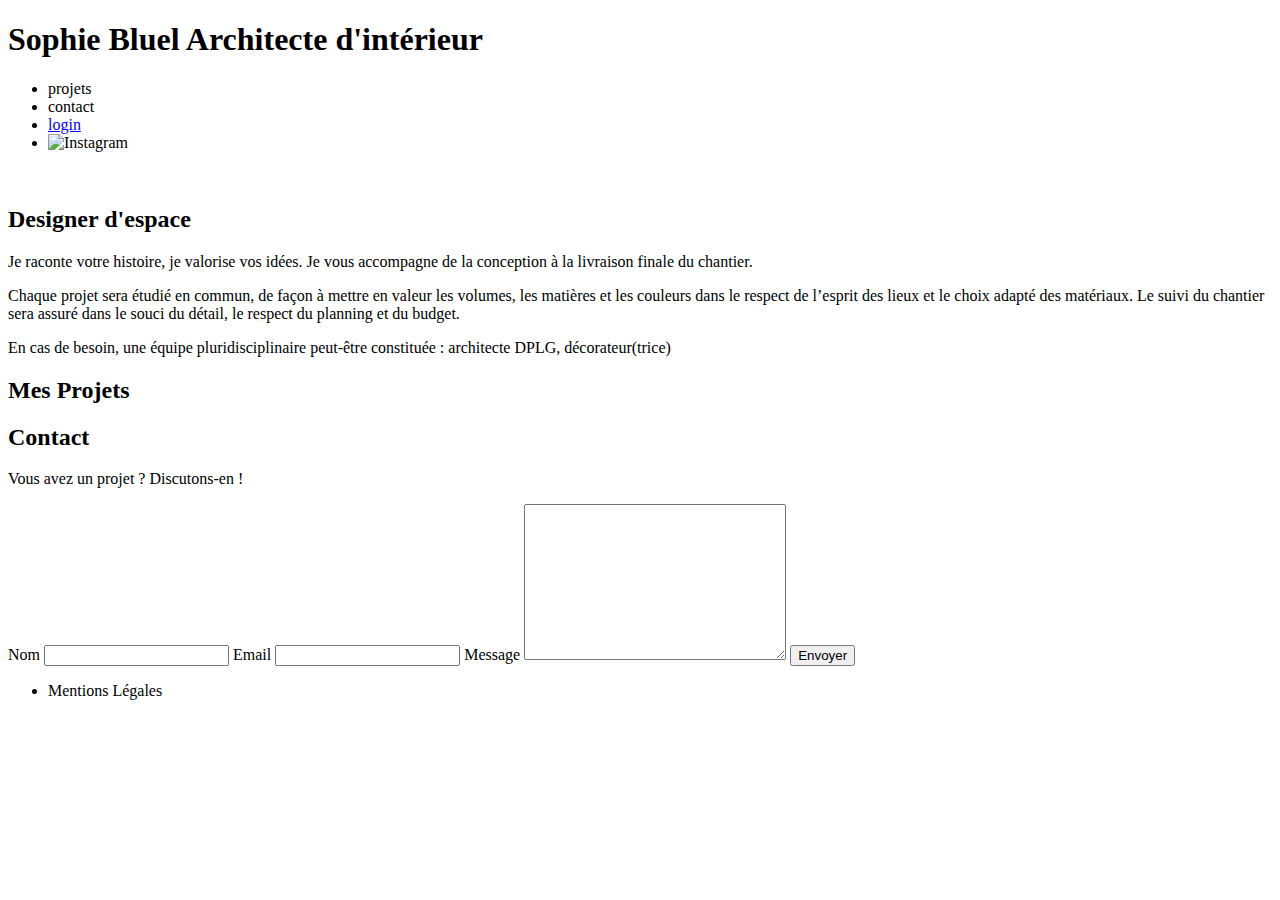
==== commit 3e789a7d: "ajout login" ====
--- a/FrontEnd/index.html
+++ b/FrontEnd/index.html
@@ -2,127 +2,70 @@
 <html lang="fr">
 
 <head>
-    <meta charset="UTF-8">
-    <title>Sophie Bluel - Architecte d'intérieur - Administrateur</title>
-    <meta name="viewport" content="width=device-width, initial-scale=1.0">
-    <link rel="preconnect" href="https://fonts.googleapis.com">
-    <link rel="preconnect" href="https://fonts.gstatic.com" crossorigin>
-    <link href="https://fonts.googleapis.com/css2?family=Syne:wght@700;800&family=Work+Sans&display=swap" rel="stylesheet">
-    <link rel="stylesheet" href="https://cdnjs.cloudflare.com/ajax/libs/font-awesome/6.4.0/css/all.min.css" />
-    <link rel="stylesheet" href="../FrontEnd/assets/index.css">
-    <script src="./index.js" type="module" defer></script>
+	<meta charset="UTF-8">
+	<title>Sophie Bluel - Architecte d'intérieur</title>
+	<meta name="viewport" content="width=device-width, initial-scale=1.0">
+	<link rel="preconnect" href="https://fonts.googleapis.com">
+	<link rel="preconnect" href="https://fonts.gstatic.com" crossorigin>
+	<link href="https://fonts.googleapis.com/css2?family=Syne:wght@700;800&family=Work+Sans&display=swap" rel="stylesheet">
+	<meta name="description" content="">
+	<link rel="stylesheet" href="./pageVisiteur/visiteur.css">
+	<script src="./pageVisiteur/visiteur.js" type="module" defer></script>
 </head>
 
 <body>
-    <div id="editionMode">
-        <p><i class="fa-regular fa-pen-to-square"></i> Mode edition</p>
-        <button>publier les changements</button>
-    </div>
-    <div id="maxwidth">
-        <header>
-            <h1>Sophie Bluel <span>Architecte d'intérieur</span></h1>
-            <nav>
-                <ul>
-                    <li>projets</li>
-                    <li>contact</li>
-                    <li><a href="../login/login.html" id="logout">logout</a></li>
-                    <li><img src="../FrontEnd/assets/icons/instagram.png" alt="Instagram" width="20px"></li>
-                </ul>
-            </nav>
-        </header>
-        <div id="modale-container">
-            <div id="modale-overlay" class="modale-remove">
-            </div>
-            <div id="modale-content-container">
-                <!-- Modale pour retirer les photos -->
-                <div id="modale-content">
-                    <h2>Galerie photo</h2>
-                    <span id="cross" class="modale-remove"><i class="fa-solid fa-circle-xmark"></i></span>
-                    <div id="list-works"></div>
-                    <div id="hr"></div>
-                    <button id="AddWork">Ajouter une photo</button>
-                    <p id="delete-text">Supprimer la galerie</p>
-                </div>
-                <div id="modale-content-2">
-                    <h2>Ajout photo</h2>
-                    <span id="cross2" class="modale-remove"><i class="fa-solid fa-circle-xmark"></i></span>
-                    <span id="back"><i class="fa-solid fa-arrow-left"></i></span>
-                    <form id="addWorkForm" enctype="multipart/form-data">
-                        <div id="fileContainer">
-                            <span><i class="fa-regular fa-image"></i></span>
-                            <label for="file">+ Ajouter photo</label>
-                            <input type="file" id="file" name="file">
-                            <p id="imgUploadText">jpg, png : 4mo max</p>
-                        </div>
-                        <div id="inputTitre">
-                            <label for="titrePicture">Titre</label>
-                            <input type="text" id="title" name="title">
-                        </div>
-                        <p id="errorText">Titre non renseigné</p>
-                        <div id="inputCategory">
-                            <label for="category">Catégorie</label>
-                            <select name="category" id="category">
-                                <option value="1">Objets</option>
-                                <option value="2">Appartements</option>
-                                <option value="3">Hotel & Restaurants</option>
-                            </select>
-                        </div>
+	<header>
+		<h1>Sophie Bluel <span>Architecte d'intérieur</span></h1>
+		<nav>
+			<ul>
+				<li>projets</li>
+				<li>contact</li>
+				<li><a href="./login/login.html">login</a></li>
+				<li><img src="./assets/icons/instagram.png" alt="Instagram" width="20px"></li>
+			</ul>
+		</nav>
+	</header>
+	<main>
+		<section id="introduction">
+			<figure>
+				<img src="./assets/images/sophie-bluel.png" alt="">
+			</figure>
+			<article>
+				<h2>Designer d'espace</h2>
+				<p>Je raconte votre histoire, je valorise vos idées. Je vous accompagne de la conception à la livraison finale du chantier.</p>
+				<p>Chaque projet sera étudié en commun, de façon à mettre en valeur les volumes, les matières et les couleurs dans le respect de l’esprit des lieux et le choix adapté des matériaux. Le suivi du chantier sera assuré dans le souci du
+					détail, le respect du planning et du budget.</p>
+				<p>En cas de besoin, une équipe pluridisciplinaire peut-être constituée : architecte DPLG, décorateur(trice)</p>
+			</article>
+		</section>
+		<section id="portfolio">
+			<h2>Mes Projets</h2>
+			<div class="gallery">
+				<!-- Ajout dynamique des travaux via le DOM -->
+			</div>
+		</section>
+		<section id="contact">
+			<h2>Contact</h2>
+			<p>Vous avez un projet ? Discutons-en !</p>
+			<form action="#" method="post">
+				<label for="name">Nom</label>
+				<input type="text" name="name" id="name">
+				<label for="email">Email</label>
+				<input type="email" name="email" id="email">
+				<label for="message">Message</label>
+				<textarea name="message" id="message" cols="30" rows="10"></textarea>
+				<input type="submit" value="Envoyer">
+			</form>
+		</section>
+	</main>
 
-                        <div id="hr2"></div>
-                        <button id="validation">Valider</button>
-                    </form>
-
-                </div>
-            </div>
-        </div>
-        <main>
-            <section id="introduction">
-                <figure>
-                    <img src="../FrontEnd/assets/images/sophie-bluel.png" alt="">
-                </figure>
-                <article>
-                    <h2>Designer d'espace</h2>
-                    <p>Je raconte votre histoire, je valorise vos idées. Je vous accompagne de la conception à la livraison finale du chantier.</p>
-                    <p>Chaque projet sera étudié en commun, de façon à mettre en valeur les volumes, les matières et les couleurs dans le respect de l’esprit des lieux et le choix adapté des matériaux. Le suivi du chantier sera assuré dans le souci
-                        du
-                        détail, le respect du planning et du budget.</p>
-                    <p>En cas de besoin, une équipe pluridisciplinaire peut-être constituée : architecte DPLG, décorateur(trice)</p>
-                </article>
-            </section>
-            <section id="portfolio">
-                <div id="edit">
-                    <h2>Mes Projets</h2>
-                    <p id="edit-gallery" class="modale-trigger">
-                        <i class="fa-regular fa-pen-to-square"></i> Modifier
-                    </p>
-                </div>
-                <div class="gallery">
-                    <!-- Ajout dynamique des travaux via le DOM -->
-                </div>
-            </section>
-            <section id="contact">
-                <h2>Contact</h2>
-                <p>Vous avez un projet ? Discutons-en !</p>
-                <form>
-                    <label for="name">Nom</label>
-                    <input type="text" name="name" id="name">
-                    <label for="email">Email</label>
-                    <input type="email" name="email" id="email">
-                    <label for="message">Message</label>
-                    <textarea name="message" id="message" cols="30" rows="10"></textarea>
-                    <input type="submit" value="Envoyer">
-                </form>
-            </section>
-        </main>
-    </div>
-
-    <footer>
-        <nav>
-            <ul>
-                <li>Mentions Légales</li>
-            </ul>
-        </nav>
-    </footer>
+	<footer>
+		<nav>
+			<ul>
+				<li>Mentions Légales</li>
+			</ul>
+		</nav>
+	</footer>
 </body>
 
 </html>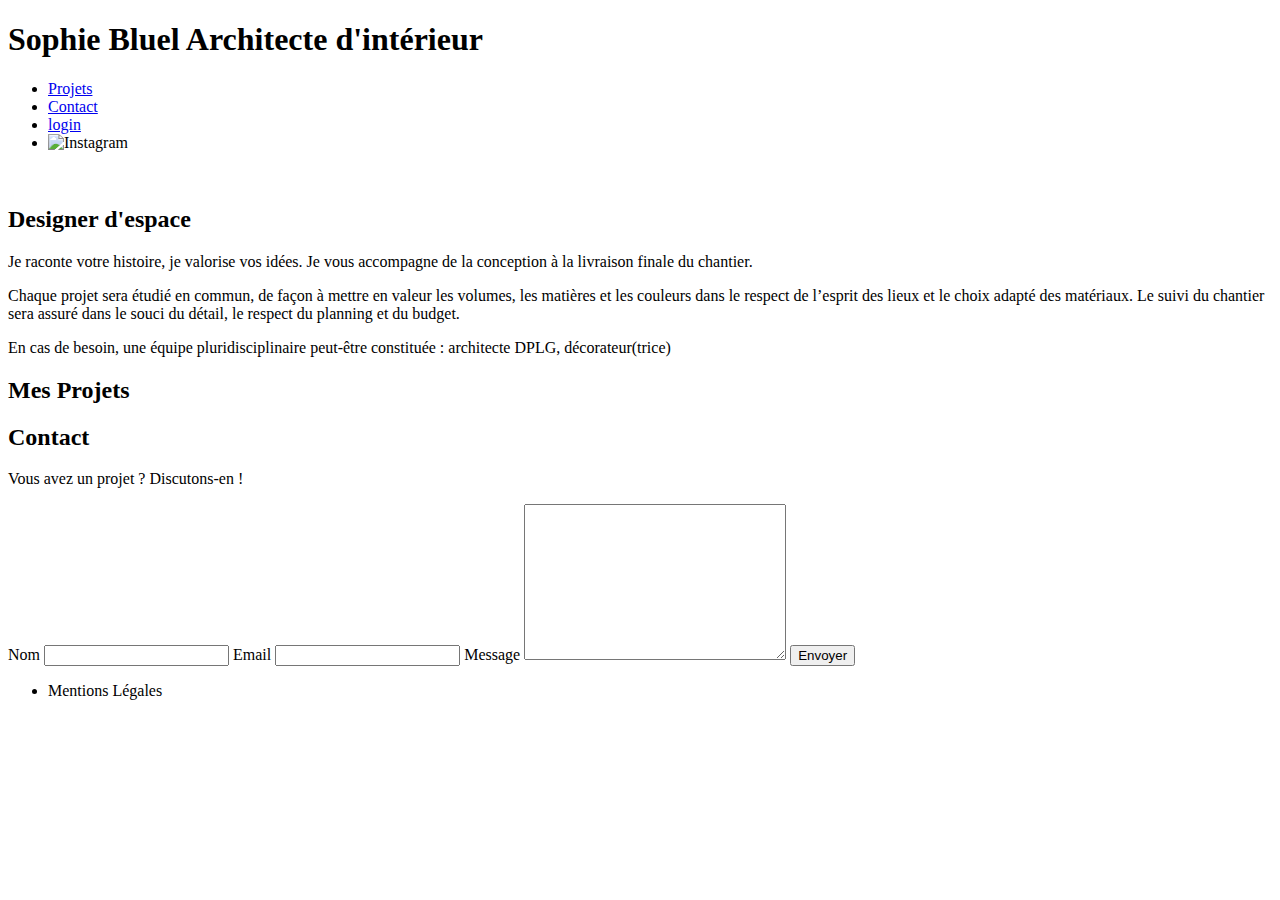
==== commit 0cfeb0ce: "modifications html" ====
--- a/FrontEnd/index.html
+++ b/FrontEnd/index.html
@@ -18,8 +18,8 @@
 		<h1>Sophie Bluel <span>Architecte d'intérieur</span></h1>
 		<nav>
 			<ul>
-				<li>projets</li>
-				<li>contact</li>
+				<li><a href="#projets">Projets</a></li>
+			    <li><a href="#contacts">Contact</a></li>
 				<li><a href="./login/login.html">login</a></li>
 				<li><img src="./assets/icons/instagram.png" alt="Instagram" width="20px"></li>
 			</ul>
@@ -39,13 +39,13 @@
 			</article>
 		</section>
 		<section id="portfolio">
-			<h2>Mes Projets</h2>
+			<h2 id="projets">Mes Projets</h2>
 			<div class="gallery">
 				<!-- Ajout dynamique des travaux via le DOM -->
 			</div>
 		</section>
 		<section id="contact">
-			<h2>Contact</h2>
+		    <h2 id="contacts">Contact</h2>
 			<p>Vous avez un projet ? Discutons-en !</p>
 			<form action="#" method="post">
 				<label for="name">Nom</label>
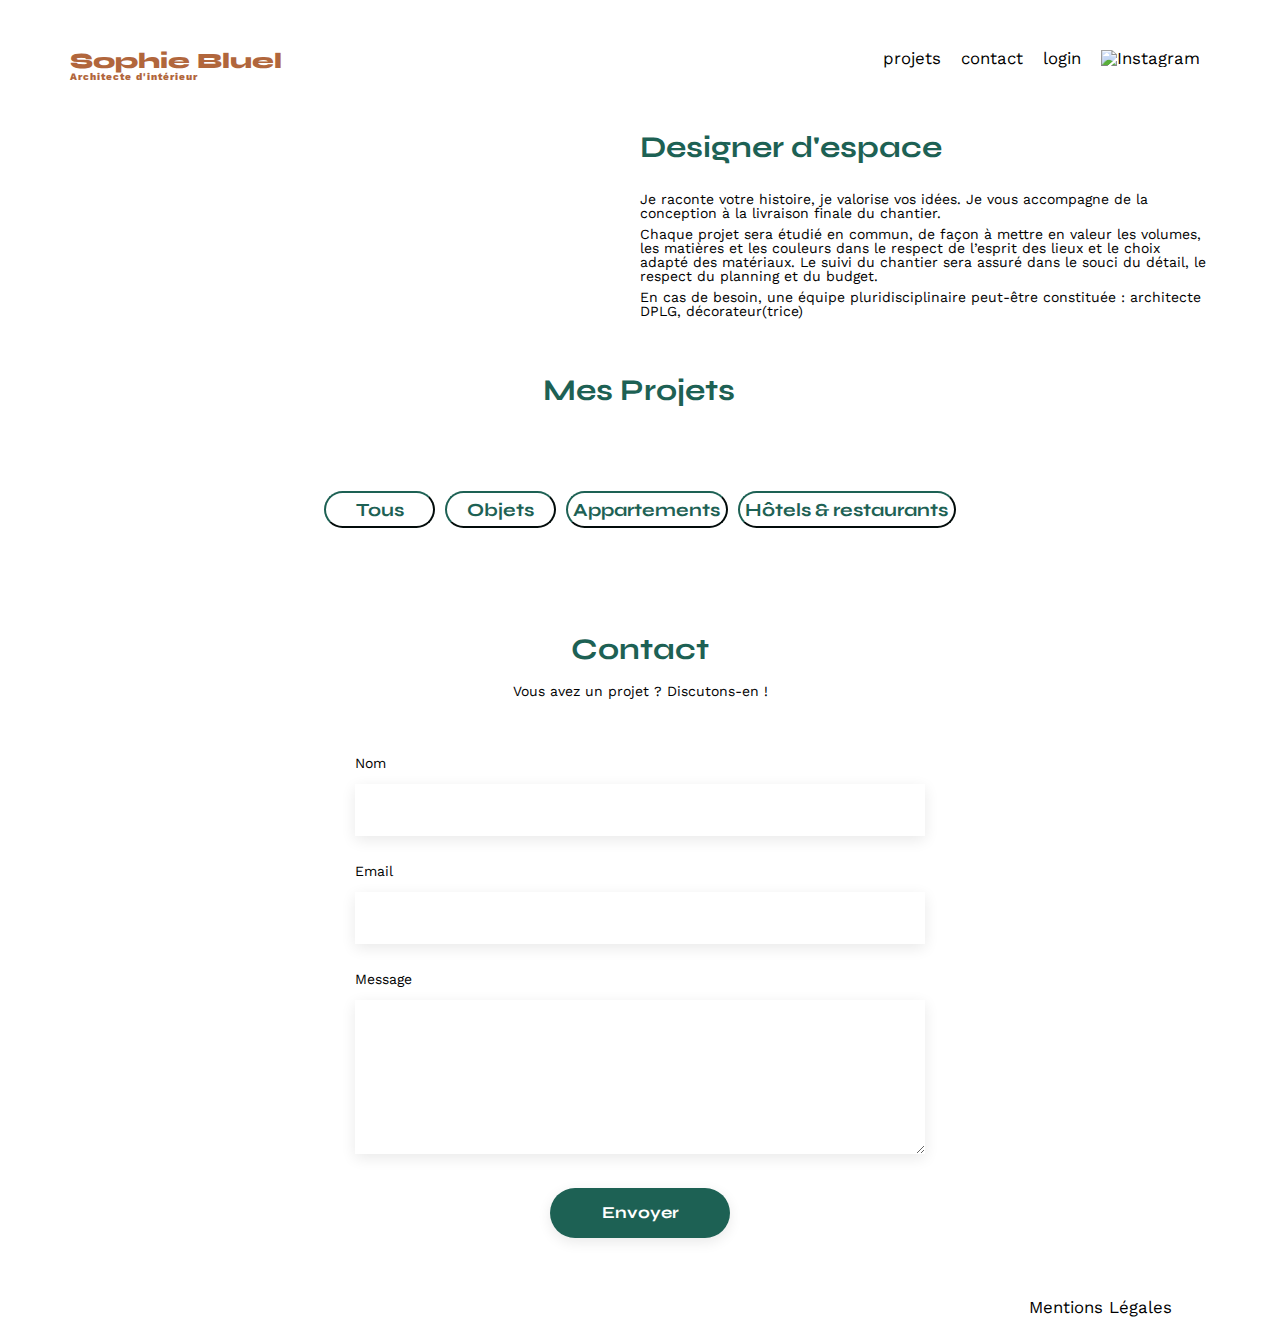
==== commit db27f26a: "compilation html et js" ====
--- a/FrontEnd/index.html
+++ b/FrontEnd/index.html
@@ -1,6 +1,5 @@
 <!DOCTYPE html>
 <html lang="fr">
-
 <head>
 	<meta charset="UTF-8">
 	<title>Sophie Bluel - Architecte d'intérieur</title>
@@ -9,63 +8,123 @@
 	<link rel="preconnect" href="https://fonts.gstatic.com" crossorigin>
 	<link href="https://fonts.googleapis.com/css2?family=Syne:wght@700;800&family=Work+Sans&display=swap" rel="stylesheet">
 	<meta name="description" content="">
-	<link rel="stylesheet" href="./pageVisiteur/visiteur.css">
-	<script src="./pageVisiteur/visiteur.js" type="module" defer></script>
+	<link rel="stylesheet" href="./assets/style.css">
+	<script type="module" src="index.js"></script>
+	<link rel="stylesheet" href="https://cdnjs.cloudflare.com/ajax/libs/font-awesome/6.3.0/css/all.min.css" integrity="sha512-SzlrxWUlpfuzQ+pcUCosxcglQRNAq/DZjVsC0lE40xsADsfeQoEypE+enwcOiGjk/bSuGGKHEyjSoQ1zVisanQ==" crossorigin="anonymous" referrerpolicy="no-referrer">
+	
 </head>
-
 <body>
-	<header>
-		<h1>Sophie Bluel <span>Architecte d'intérieur</span></h1>
+<div class="bandeau">
+	<!--Bandeau d'édition ici-->
+</div>
+<header>
+	<h1>Sophie Bluel <span>Architecte d'intérieur</span></h1>
+	<nav class="nav_header">
+		<ul>
+			<li><a href="#portfolio">projets</a></li>
+			<li><a href="#contact">contact</a></li>
+			<li><a href="./login/login.html" id="loginHeader">login</a></li>
+			<li><img src="./assets/icons/instagram.png" alt="Instagram"></li>
+		</ul>
+	</nav>
+</header>
+<main>
+	<section id="introduction">
+		<figure id="main_photo">
+			<img src="./assets/images/sophie-bluel.png" alt="">
+		</figure>
+		<article id="bio">
+			<h2>Designer d'espace</h2>
+			<p>Je raconte votre histoire, je valorise vos idées. Je vous accompagne de la conception à la livraison finale du chantier.</p>
+			<p>Chaque projet sera étudié en commun, de façon à mettre en valeur les volumes, les matières et les couleurs dans le respect de l’esprit des lieux et le choix adapté des matériaux. Le suivi du chantier sera assuré dans le souci du détail, le respect du planning et du budget.</p>
+			<p>En cas de besoin, une équipe pluridisciplinaire peut-être constituée : architecte DPLG, décorateur(trice)</p>
+		</article>
+	</section>
+	<section id="portfolio">
+		
+		<div id="mod_gallery">
+			<h2>Mes Projets</h2>
+			<!--Bouton modifier ici-->
+		</div>
+		<aside class="modale_projets" id="modale1" style="display: none;">
+			<!--Fenêtre modale de modif des projets-->
+			<section class="window_modale" id="outsideModale1">
+				<button class="close" id="close"><i class="fa-solid fa-xmark"></i></button>
+				<h2 id="title_modale">Galerie photo</h2>
+				<div class="modale_gallery">
+					<!--Galerie de la modale ici-->
+				</div>
+				<div class="btn_editor">
+					<button id="add_photo">Ajouter une photo</button>
+					<button id="delete_gallery">Supprimer la galerie</button>
+				</div>
+			</section>
+		</aside>
+		<aside class="modale_projets" id="modale2" style="display: none;">
+			<!--Fenêtre d'ajout des photos-->
+			<section class="window_modale" id="outsideModale2">
+				<button id="retour"><i class="fa-solid fa-arrow-left"></i></button>
+				<button class="close" id="close2"><i class="fa-solid fa-xmark"></i></button>
+				<h2 id="title_modale">Ajout photo</h2>
+				<form id="form_photo">
+					<div id="drag_image">
+						<div id="apercuPhotoDiv" style="display: none;">
+							<img id="apercuPhoto"> <!--Aperçu de la photo uploadé ici-->
+						</div>
+						<i class="fa-regular fa-image"></i>
+						<label for="photo_form" class="custom_button">+ Ajouter photo</label>
+						<input type="file" name="image" accept=".jpg, .jpeg, .png" id="photo_form" required>
+						<p>jpg, png : 4mo max</p>
+					</div>
+					<label for="titre_form">Titre</label>
+					<input type="text" required name="title" id="titre_form">
+					<label for="categorie_form">Catégorie</label>
+					<select name="category" id="categorie_form">
+						<option value="1">Objets</option>
+						<option value="2">Appartements</option>
+						<option value="3">Hôtels & restaurants</option>
+					</select>
+					<div class="btn_editor2">
+						<input type="submit" value="Valider" id="valider_photo">
+					</div>
+				</form>
+				
+			</section>
+		</aside>
 		<nav>
-			<ul>
-				<li><a href="#projets">Projets</a></li>
-			    <li><a href="#contacts">Contact</a></li>
-				<li><a href="./login/login.html">login</a></li>
-				<li><img src="./assets/icons/instagram.png" alt="Instagram" width="20px"></li>
+			<ul id="filtres">
+				<li><button class="btn-tous">Tous</button></li>
+				<li><button class="btn-objets">Objets</button></li>
+				<li><button class="btn-appartements">Appartements</button></li>
+				<li><button class="btn-hotels-restaurants">Hôtels & restaurants</button></li>
 			</ul>
 		</nav>
-	</header>
-	<main>
-		<section id="introduction">
-			<figure>
-				<img src="./assets/images/sophie-bluel.png" alt="">
-			</figure>
-			<article>
-				<h2>Designer d'espace</h2>
-				<p>Je raconte votre histoire, je valorise vos idées. Je vous accompagne de la conception à la livraison finale du chantier.</p>
-				<p>Chaque projet sera étudié en commun, de façon à mettre en valeur les volumes, les matières et les couleurs dans le respect de l’esprit des lieux et le choix adapté des matériaux. Le suivi du chantier sera assuré dans le souci du
-					détail, le respect du planning et du budget.</p>
-				<p>En cas de besoin, une équipe pluridisciplinaire peut-être constituée : architecte DPLG, décorateur(trice)</p>
-			</article>
-		</section>
-		<section id="portfolio">
-			<h2 id="projets">Mes Projets</h2>
-			<div class="gallery">
-				<!-- Ajout dynamique des travaux via le DOM -->
-			</div>
-		</section>
-		<section id="contact">
-		    <h2 id="contacts">Contact</h2>
-			<p>Vous avez un projet ? Discutons-en !</p>
-			<form action="#" method="post">
-				<label for="name">Nom</label>
-				<input type="text" name="name" id="name">
-				<label for="email">Email</label>
-				<input type="email" name="email" id="email">
-				<label for="message">Message</label>
-				<textarea name="message" id="message" cols="30" rows="10"></textarea>
-				<input type="submit" value="Envoyer">
-			</form>
-		</section>
-	</main>
+		<div class="gallery">
+			<!--Génération de la galerie ici-->
+		</div>
+	</section>
+	<section id="contact">
+		<h2>Contact</h2>
+		<p>Vous avez un projet ? Discutons-en !</p>
+		<form action="#" method="post">
+			<label for="name">Nom</label>
+			<input type="text" name="name" id="name">
+			<label for="email">Email</label>
+			<input type="email" name="email" id="email">
+			<label for="message">Message</label>
+			<textarea name="message" id="message" cols="30" rows="10"></textarea>
+			<input type="submit" value="Envoyer">
+			
+		</form>
+	</section>
+</main>
 
-	<footer>
-		<nav>
-			<ul>
-				<li>Mentions Légales</li>
-			</ul>
-		</nav>
-	</footer>
+<footer>
+	<nav>
+		<ul>
+			<li>Mentions Légales</li>
+		</ul>
+	</nav>
+</footer>
 </body>
-
 </html>--- a/FrontEnd/assets/style.css
+++ b/FrontEnd/assets/style.css
@@ -0,0 +1,642 @@
+/* http://meyerweb.com/eric/tools/css/reset/
+   v2.0 | 20110126
+   License: none (public domain)
+*/
+
+html, body, div, span, applet, object, iframe,
+h1, h2, h3, h4, h5, h6, p, blockquote, pre,
+a, abbr, acronym, address, big, cite, code,
+del, dfn, em, img, ins, kbd, q, s, samp,
+small, strike, strong, sub, sup, tt, var,
+b, u, i, center,
+dl, dt, dd, ol, ul, li,
+fieldset, form, label, legend,
+table, caption, tbody, tfoot, thead, tr, th, td,
+article, aside, canvas, details, embed,
+figure, figcaption, footer, header, hgroup,
+menu, nav, output, ruby, section, summary,
+time, mark, audio, video, .editor button {
+	margin: 0;
+	padding: 0;
+	border: 0;
+	font-size: 100%;
+	font: inherit;
+	vertical-align: baseline;
+}
+/* HTML5 display-role reset for older browsers */
+article, aside, details, figcaption, figure,
+footer, header, hgroup, menu, nav, section {
+	display: block;
+}
+body {
+	line-height: 1;
+}
+ol, ul {
+	list-style: none;
+}
+blockquote, q {
+	quotes: none;
+}
+blockquote:before, blockquote:after,
+q:before, q:after {
+	content: '';
+	content: none;
+}
+table {
+	border-collapse: collapse;
+	border-spacing: 0;
+}
+/** end reset css**/
+body {
+	max-width: 1140px;
+	margin:auto;
+	font-family: 'Work Sans' ;
+	font-size: 14px;
+}
+header {
+	display: flex;
+	justify-content: space-between;
+	margin: 50px 0
+}
+
+button:hover {
+	cursor: pointer;
+}
+.nav_header a {
+	text-decoration: none;
+	color: black;
+}
+section {
+	margin: 50px 0
+}
+
+h1{
+	display: flex;
+	flex-direction: column;
+	font-family: 'Syne';
+	font-size: 22px;
+	font-weight: 800;
+	color: #B1663C
+}
+
+h1 > span {
+	font-family: 'Work Sans';
+	font-size:10px;
+	letter-spacing: 0.1em;
+;
+}
+
+h2, #filtres button {
+	font-family: 'Syne';
+	font-weight: 700;
+	font-size: 30px;
+	color: #1D6154
+}
+nav ul {
+	display: flex;
+	align-items: center;
+	list-style-type: none;
+
+}
+nav li {
+	padding: 0 10px;
+	font-size: 1.2em;
+}
+
+li:hover, li a:hover {
+	color: #B1663C;
+}
+#introduction {
+	display: flex;
+	align-items: center;
+}
+#introduction figure {
+	flex: 1
+}
+#introduction img {
+	display: block;
+	margin: auto;
+	width: 80%;
+}
+
+#introduction article {
+	flex: 1
+}
+#introduction h2 {
+	margin-bottom: 1em;
+}
+
+#introduction p {
+	margin-bottom: 0.5em;
+}
+#portfolio h2 {
+	text-align: center;
+	margin-bottom: 1em;
+}
+
+#filtres {
+	justify-content: center;
+	margin-bottom: 4em;
+	margin-top: 4em;
+}
+
+#filtres button {
+	background-color: white;
+	border-color: #1D6154;
+	border-radius: 20px;
+	font-size: 1.1em;
+	padding: 0.3em;
+	min-width: 6em;
+	margin-left: -5px;
+	margin-right: -5px;
+}
+
+#filtres button:hover {
+	background-color: #94d1c7;
+}
+
+#filtres button:active, #filtres button.active{
+	color: white;
+	background-color: #1D6154;
+}
+
+.gallery, .modale_gallery {
+	width: 100%;
+	display: grid;
+	grid-template-columns: 1fr 1fr 1fr;
+	grid-column-gap: 20px;
+	grid-row-gap: 20px;
+}
+
+.gallery img {
+	width: 100%;
+	object-fit: cover;
+	height: 500px;
+
+}
+#contact, #login {
+	width: 50%;
+	margin: auto;
+}
+#contact > *, #login > * {
+	text-align: center;
+
+}
+#contact h2, #login h2 {
+	margin-bottom: 20px;
+}
+#contact form, #login form, #form_photo {
+	text-align: left;
+	margin-top:30px;
+	display: flex;
+	flex-direction: column;
+}
+
+#contact input, #login input, #form_photo select, #form_photo option, #titre_form {
+	height: 50px;
+	font-size: 1.2em;
+	border: none;
+	box-shadow: 0px 4px 14px rgba(0, 0, 0, 0.09);
+}
+#contact label, #login label, #form_photo label {
+	margin: 2em 0 1em 0;
+}
+#contact textarea {
+	border: none;
+	box-shadow: 0px 4px 14px rgba(0, 0, 0, 0.09);
+}
+
+#login a {
+	color: black;
+	font-family: 'Syne';
+}
+
+input[type="submit"]{
+	font-family: 'Syne';
+	font-weight: 700;
+	color: white;
+	background-color: #1D6154;
+	margin : 2em auto ;
+	width: 180px;
+	text-align: center;
+	border-radius: 60px ;
+	cursor: pointer;
+}
+
+footer nav ul {
+	display: flex;
+	justify-content: flex-end;
+	margin: 2em
+}
+
+.footer_login {
+	margin-top: 200px;
+}
+
+.bandeau {
+	position: relative;
+	top: 0px;
+	left: 0px;
+	margin-left: -150px;
+	margin-right: -150px;
+}
+
+.editor {
+	color: white;
+	height: 59px;
+	background-color: black;
+	display: flex;
+	justify-content: center;
+	align-items: center;
+	gap: 20px;
+	
+}
+
+.editor button {
+	color: black;
+	background-color: white;
+	border-radius: 20px;
+	padding: 5px;
+	min-width: 216px;
+	height: 38px;
+}
+
+#main_photo {
+	display: flex;
+	flex-direction: column;
+	justify-content: center;
+	
+}
+
+#main_photo button {
+	width: 80%;
+	left: 10%;
+}
+
+#main_photo button, #mod_gallery button, #bio button {
+	display: flex;
+	position: relative;
+	left: 60px;
+	height: 23px;
+	margin-top: 10px;
+	background-color: white;
+	border: none;
+	font-family: 'Work Sans';
+	font-size: 15px;
+	font-weight: 300;
+	gap: 5px;
+}
+
+#bio {
+	position: relative;
+}
+
+#bio button {
+	position: absolute;
+	top: -50px;
+	left: 0px;
+}
+
+#mod_gallery {
+	display: flex;
+	width: 195px;
+	position: relative;
+	left: 50%;
+	transform: translateX(-50%);
+}
+
+#mod_gallery button {
+	position: absolute;
+	left: 200px;
+	top: -5px;
+	
+}
+
+.modale_projets {
+	background-color: rgba(0, 0, 0, 0.5);
+	position: fixed;
+	top: 0px;
+	left: 0px;
+	width: 100%;
+	height: 100%;
+	display: flex;
+	justify-content: center;
+	align-items: center;
+}
+
+.window_modale {
+	background-color: white;
+	border-radius: 10px;
+	width: 700px;
+	height: 700px;
+	padding: 20px;
+	display: flex;
+	flex-direction: column;
+}
+
+.window_modale h2 {
+	color: black;
+	font: inherit;
+	font-size: 2em;
+	margin-top: 10px;
+}
+
+.window_modale button {
+	align-self: flex-end;
+	width: 2em;
+	height: 2em;
+	border: none;
+	background-color: white;
+	font-size: 1.2em;
+}
+
+.modale_gallery {
+	width: 70%;
+	
+	display: flex;
+	
+	gap: 10px;
+	margin-bottom: 50px;
+	flex-wrap: wrap;
+	overflow: auto;
+	align-self: center;
+}
+
+.modale_gallery figure {
+	
+	width: 95px;
+	height: 145px; /* 30% */
+	min-height: none; /* 30% */
+	min-width: none;
+	position: relative;
+	
+}
+
+.modale_gallery figure button {
+	color: white;
+	
+	font-size: 70%;
+	background-color: rgba(0, 0, 0, 0.8);
+	border-radius: 4px;
+	position: absolute;
+	top: 5px;
+	right: 5px;
+}
+
+.modale_gallery img {
+	object-fit: cover;
+	width: 100%;
+	
+	height: 126px;
+}
+
+.btn_editor, .btn_editor2 {
+	display: flex;
+	flex-direction: column;
+	align-self: center;
+	border-top: solid 2px #B3B3B3;
+	padding-top: 15px;
+	width: 500px;
+	
+}
+
+.btn_editor2 {
+	width: 100%;
+	margin-top: 50px;
+}
+
+#add_photo {
+	background-color: #1D6154;
+	width: 250px;
+	height: 35px;
+	font-family: 'Syne';
+	color: white;
+	border-radius: 20px;
+	margin-bottom: 10px;
+	font-size: 1em;
+	align-self: center;
+}
+
+#valider_photo {
+	height: 36px;
+	width: 237px;
+	border: none;
+	font-size: 1.2em;
+	
+}
+
+#form_photo:invalid input[type="submit"] {
+	background-color: #A7A7A7;
+}
+
+#delete_gallery {
+	color: red;
+	font-family: 'Work Sans';
+	font-size: 1em;
+	width: 250px;
+	height: 35px;
+	align-self: center;
+}
+
+#form_photo {
+	width: 500px;
+	align-self: center;
+	margin-bottom: 50px;
+	height: 600px;
+	
+}
+
+#form_photo select, #titre_form {
+	background-color: white;
+	font-family: 'Work Sans';
+	font-size: 15px;
+	
+	
+}
+
+#titre_form, #categorie_form {
+	height: 50px;
+}
+
+#drag_image {
+	background-color: #e8f1f6;
+	border-radius: 4px;
+	height: 220px;
+	display: flex;
+	flex-direction: column;
+	justify-content: center;
+	align-items: center;
+	align-content: space-around;
+	
+	position: relative;
+}
+
+#apercuPhotoDiv {
+	position: absolute;
+	background-color: #e8f1f6;
+	width: 100%;
+	height: 220px;
+	
+	
+	
+}
+
+#apercuPhoto {
+	object-fit: cover;
+	height: 100%;
+	max-width: 100%;
+	position: absolute;
+	left: 50%;
+	transform: translateX(-50%);
+	
+	
+	
+}
+
+#drag_image .fa-image {
+	font-size: 80px;
+	color: #b9c5cc;
+
+}
+
+#photo_form {
+	display: none;
+}
+
+.custom_button {
+	border-radius: 30px;
+	background-color: #cbd6dc;
+	height: auto;
+	color: #306685;
+	width: auto;
+	padding: 15px 50px;
+	font: inherit;
+	font-size: 20px;
+	top: 92px;
+	font-size: 20px;
+	color: #306685;
+	cursor: pointer;
+	
+}
+
+#retour {
+	align-self: flex-start;
+	position: absolute;
+}
+
+@media all and (max-width: 1460px){
+	.bandeau {
+		width: 100%;
+		margin-left: 0px;
+		margin-right: 0px;
+	}
+}
+
+@media all and (max-width: 1139px){
+
+	.bandeau {
+		width: 100%;
+		align-self: center;
+		margin: 0px;
+	}
+	
+	header {
+		display: flex;
+		flex-direction: column;
+		justify-content: center;
+		align-items: center;
+	}
+
+	#introduction {
+		display: flex;
+		flex-direction: column;
+	}
+
+	header, #introduction article, .gallery {
+		padding-left: 2%;
+		padding-right: 2%;
+	}
+
+	.gallery {
+		max-width: 96%;
+		grid-template-columns: 1fr 1fr;
+		
+
+	}
+
+	
+
+	#filtres {
+		width: 100%;
+		display: flex;
+		align-self: center;
+		flex-wrap: wrap;
+		row-gap: 10px;
+	}
+
+	#contact, #login {
+		width: 80%;
+		max-width: 500px;
+	}
+
+	#main_photo button {
+		left: 10%;
+	}
+
+	#bio button {
+		top: 0px;
+		left: 320px;
+	}
+}
+
+
+
+@media all and (max-width: 700px){
+	.window_modale {
+		width: 100%;
+	}
+
+	.btn_editor, .btn_editor2 {
+		
+		width: 100%;
+		max-width: 500px;
+	}
+
+	.modale_gallery {
+		width: 100%;
+		max-width: 500px;
+	}
+
+	#form_photo {
+		width: 100%;
+	}
+}
+
+@media all and (max-width: 600px){
+
+	.gallery {
+		grid-template-columns: 1fr;
+	}
+
+	.editor {
+		gap: 5px;
+	}
+
+	.editor p {
+		width: 50px;
+	}
+}
+
+@media all and (max-width: 420px){
+	#bio button {
+		top: 25px;
+		left: 40px;
+	}
+}
+
+@media all and (max-width: 400px){
+	#mod_gallery button {
+		left: 50px;
+		top: 30px;
+	}
+}